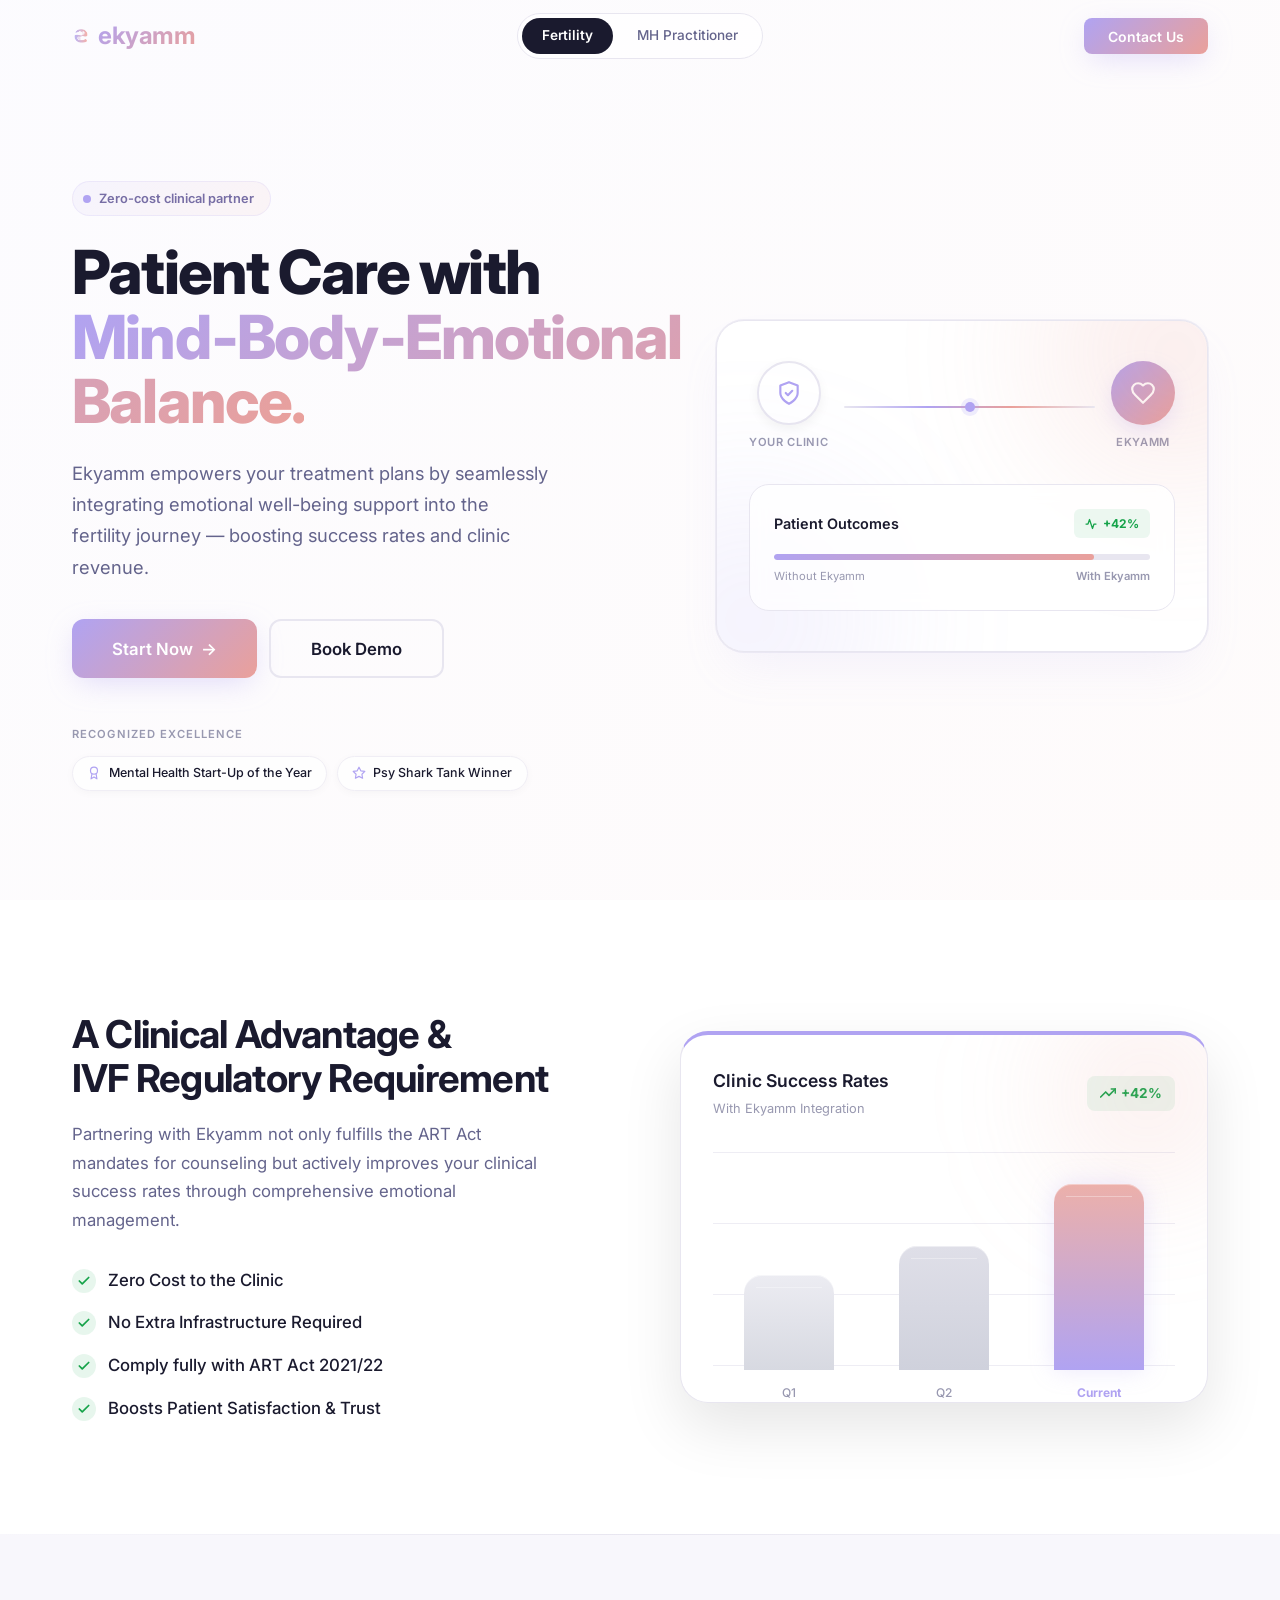
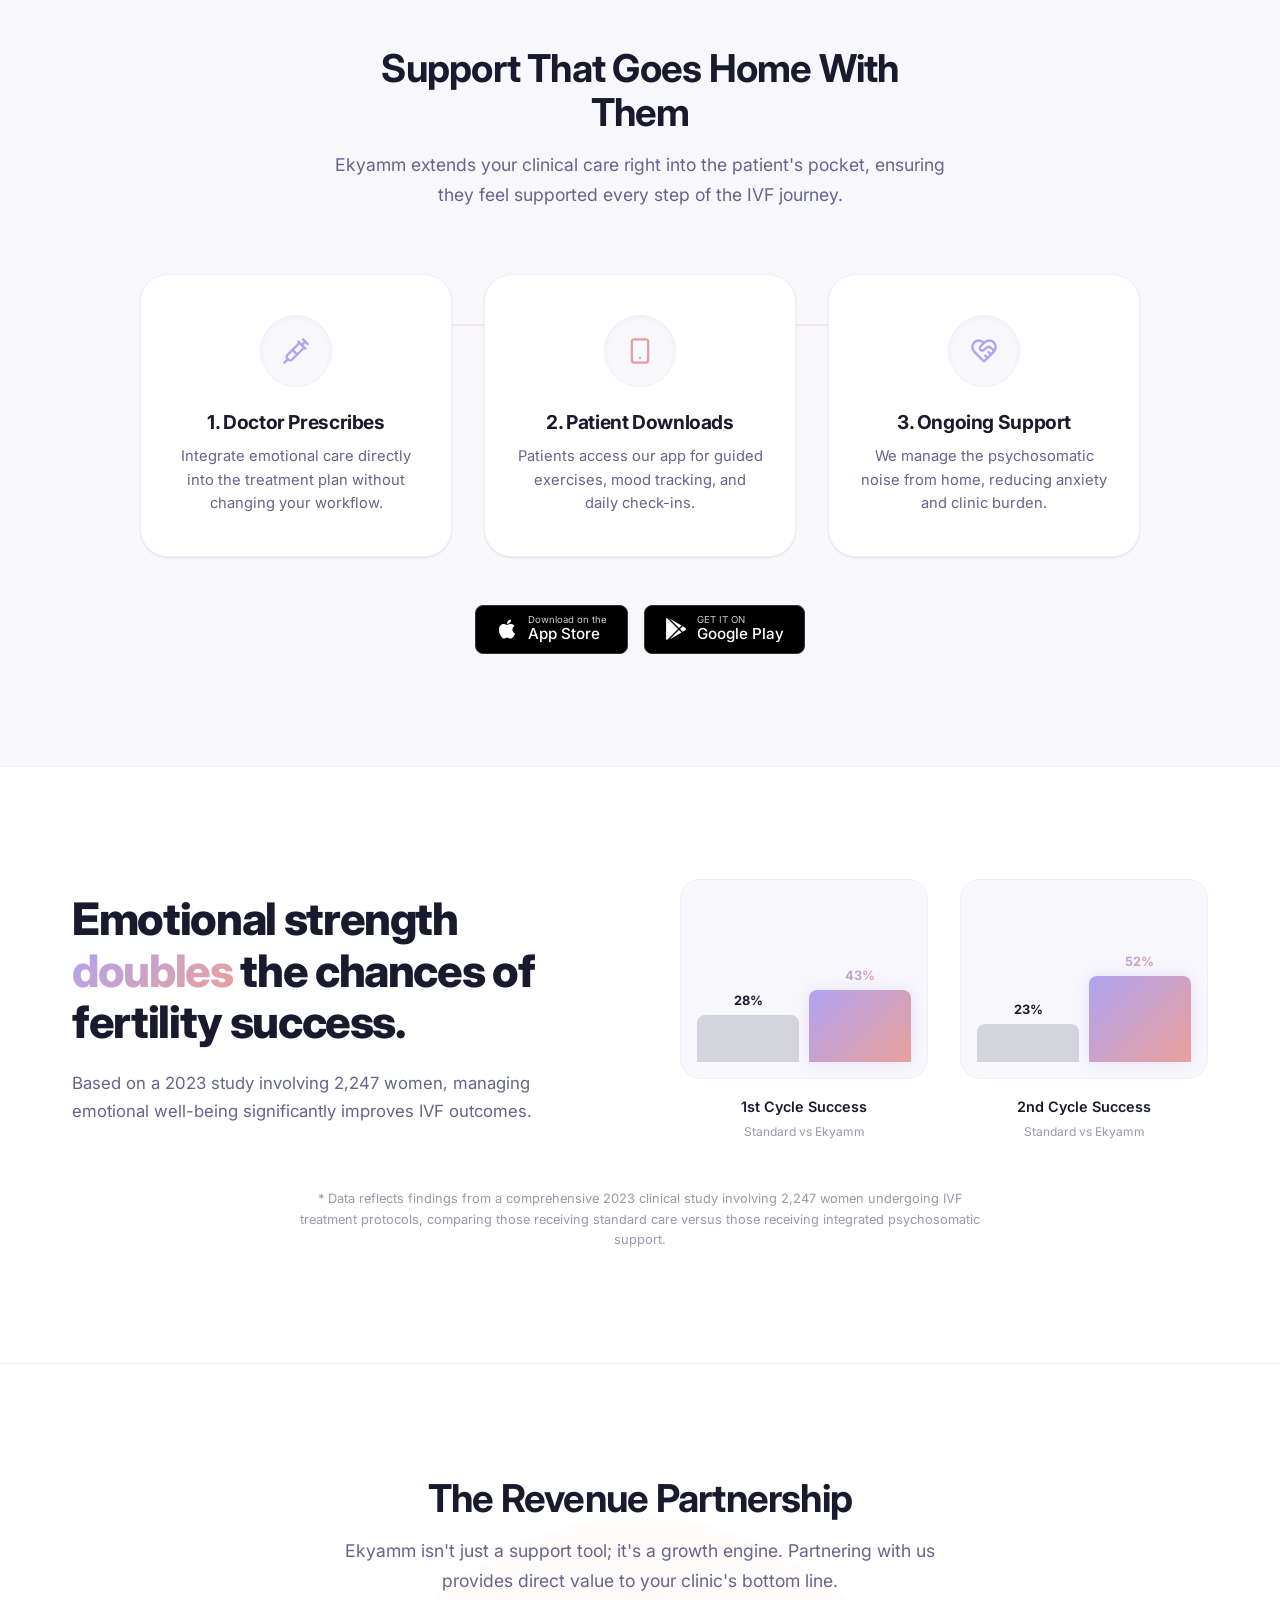
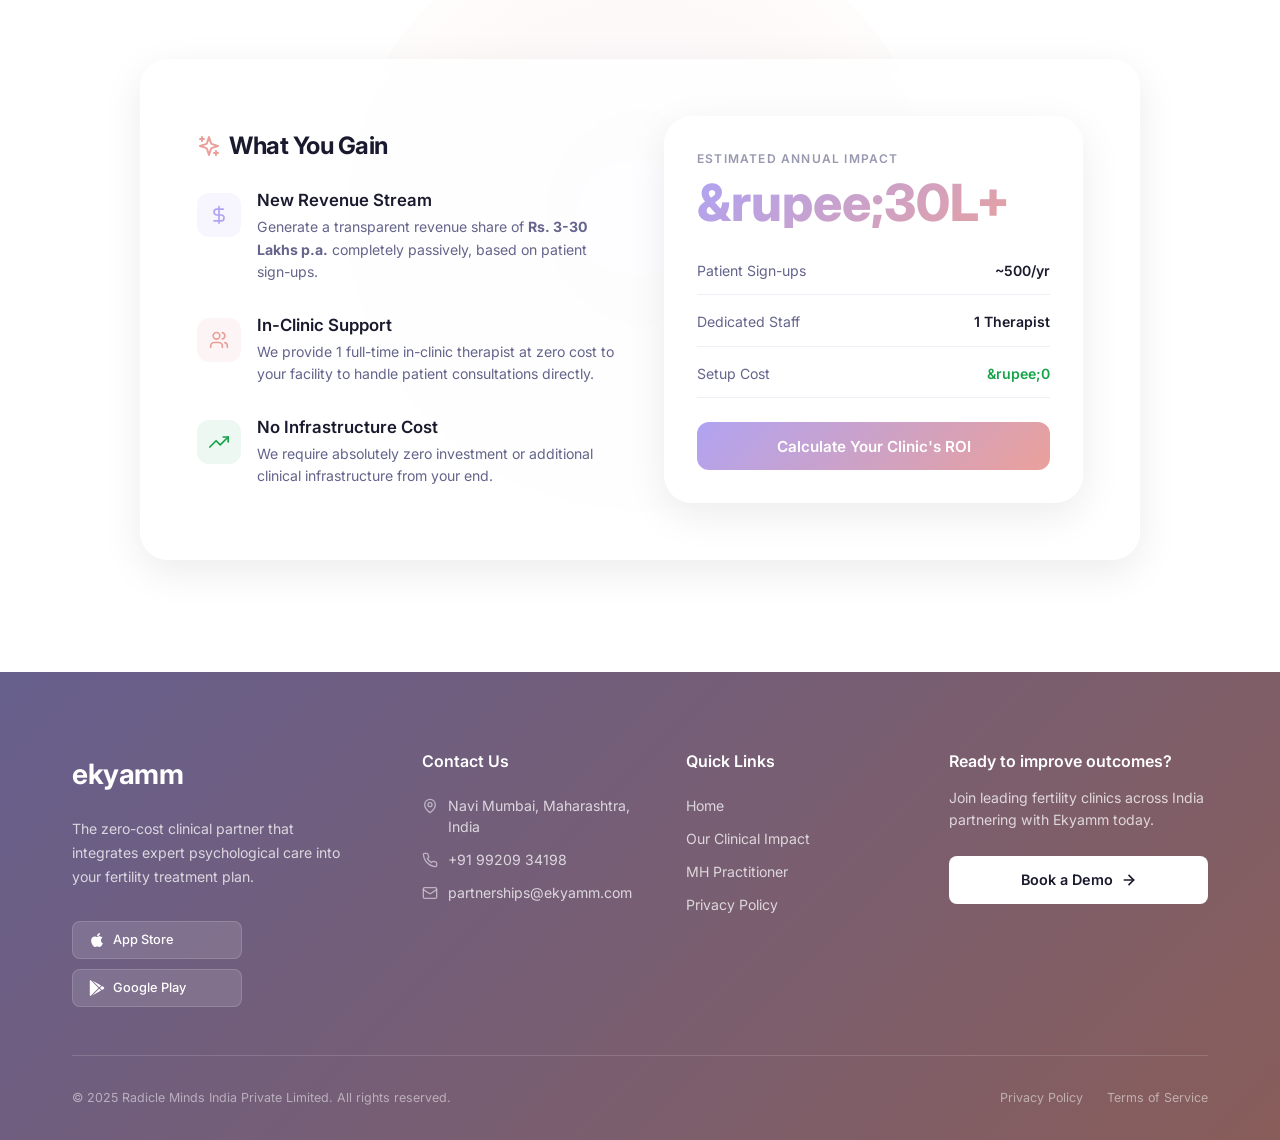
==== index.html @ 385561a1 "first push" ====
<!DOCTYPE html>
<html lang="en">
<head>
  <meta charset="UTF-8">
  <meta name="viewport" content="width=device-width, initial-scale=1.0">
  <title>Ekyamm — Patient Care with Mind-Body-Emotional Balance</title>
  <meta name="description" content="Ekyamm empowers fertility clinics by integrating emotional well-being support into treatment journeys. Zero cost, zero infrastructure, better outcomes.">
  <meta name="theme-color" content="#B0A3F2">
  <link rel="icon" href="assets/logo-icon.png" type="image/png">
  <link rel="stylesheet" href="css/style.css">
</head>
<body>

  <!-- ═══════════════════════════════════════
       NAVIGATION
       ═══════════════════════════════════════ -->
  <nav class="navbar">
    <div class="nav-inner">
      <a href="index.html" class="nav-logo">
        <img src="assets/logo-icon.png" alt="Ekyamm Logo" style="height: 32px; width: auto; border-radius: 6px;">
        <span class="nav-logo-text brand-text">ekyamm</span>
      </a>

      <div class="nav-links">
        <a href="index.html" class="nav-link active">Fertility</a>
        <a href="mh-practitioner.html" class="nav-link">MH Practitioner</a>
      </div>

      <div class="nav-actions">
        <button class="nav-cta" data-open-modal>Contact Us</button>
        <button class="mobile-menu-btn" aria-label="Toggle menu">
          <span></span><span></span><span></span>
        </button>
      </div>
    </div>

    <div class="mobile-nav">
      <a href="index.html" class="active">Fertility</a>
      <a href="mh-practitioner.html">MH Practitioner</a>
      <a href="privacy-policy.html">Privacy Policy</a>
      <button class="nav-cta" data-open-modal>Contact Us</button>
    </div>
  </nav>


  <!-- ═══════════════════════════════════════
       HERO SECTION
       ═══════════════════════════════════════ -->
  <section class="hero" id="home">
    <div class="hero-ambient"></div>

    <div class="container hero-grid">
      <!-- Left: Text Content -->
      <div class="hero-text reveal">
        <div class="hero-badge">
          <span class="hero-badge-dot"></span>
          Zero-cost clinical partner
        </div>

        <h1>Patient Care with <span class="brand-text">Mind‑Body‑Emotional Balance.</span></h1>

        <p class="hero-subtitle">
          Ekyamm empowers your treatment plans by seamlessly integrating emotional well-being support into the fertility journey &mdash; boosting success rates and clinic revenue.
        </p>

        <div class="hero-cta-group">
          <button class="btn btn-primary btn-lg btn-arrow" data-open-modal>Start Now</button>
          <button class="btn btn-outline btn-lg" data-open-modal>Book Demo</button>
        </div>

        <div class="hero-trust">
          <span class="hero-trust-label">Recognized Excellence</span>
          <div class="hero-trust-badges">
            <div class="trust-badge">
              <svg viewBox="0 0 24 24" fill="none" stroke="currentColor" stroke-width="2" stroke-linecap="round" stroke-linejoin="round"><circle cx="12" cy="8" r="6"/><path d="M15.477 12.89 17 22l-5-3-5 3 1.523-9.11"/></svg>
              Mental Health Start-Up of the Year
            </div>
            <div class="trust-badge">
              <svg viewBox="0 0 24 24" fill="none" stroke="currentColor" stroke-width="2" stroke-linecap="round" stroke-linejoin="round"><polygon points="12 2 15.09 8.26 22 9.27 17 14.14 18.18 21.02 12 17.77 5.82 21.02 7 14.14 2 9.27 8.91 8.26 12 2"/></svg>
              Psy Shark Tank Winner
            </div>
          </div>
        </div>
      </div>

      <!-- Right: Visual Card -->
      <div class="hero-visual reveal reveal-delay-2">
        <div class="hero-card">
          <div class="hero-blob hero-blob-pink"></div>
          <div class="hero-blob hero-blob-purple"></div>

          <div class="partnership-row">
            <div class="node">
              <div class="node-icon node-clinic">
                <svg width="26" height="26" viewBox="0 0 24 24" fill="none" stroke="currentColor" stroke-width="2" stroke-linecap="round" stroke-linejoin="round"><path d="M12 22s8-4 8-10V5l-8-3-8 3v7c0 6 8 10 8 10z"/><path d="m9 12 2 2 4-4"/></svg>
              </div>
              <span class="node-label">Your Clinic</span>
            </div>

            <div class="connector">
              <div class="connector-pulse"></div>
            </div>

            <div class="node">
              <div class="node-icon node-ekyamm">
                <svg width="26" height="26" viewBox="0 0 24 24" fill="none" stroke="currentColor" stroke-width="2" stroke-linecap="round" stroke-linejoin="round"><path d="M19 14c1.49-1.46 3-3.21 3-5.5A5.5 5.5 0 0 0 16.5 3c-1.76 0-3 .5-4.5 2-1.5-1.5-2.74-2-4.5-2A5.5 5.5 0 0 0 2 8.5c0 2.3 1.5 4.05 3 5.5l7 7Z"/></svg>
              </div>
              <span class="node-label">Ekyamm</span>
            </div>
          </div>

          <div class="outcome-card">
            <div class="outcome-header">
              <span class="outcome-title">Patient Outcomes</span>
              <span class="outcome-badge">
                <svg width="12" height="12" viewBox="0 0 24 24" fill="none" stroke="currentColor" stroke-width="2.5" stroke-linecap="round" stroke-linejoin="round"><polyline points="22 12 18 12 15 21 9 3 6 12 2 12"/></svg>
                +42%
              </span>
            </div>
            <div class="outcome-bar">
              <div class="outcome-bar-fill"></div>
            </div>
            <div class="outcome-labels">
              <span>Without Ekyamm</span>
              <span style="font-weight:600;">With Ekyamm</span>
            </div>
          </div>
        </div>
      </div>
    </div>
  </section>


  <!-- ═══════════════════════════════════════
       SECTION 2: CLINICAL ADVANTAGE
       ═══════════════════════════════════════ -->
  <section class="advantage-section section-pad" id="advantage">
    <div class="container advantage-grid">
      <div class="advantage-text reveal">
        <h2>A Clinical Advantage &amp; <br>IVF Regulatory Requirement</h2>
        <p>
          Partnering with Ekyamm not only fulfills the ART Act mandates for counseling but actively improves your clinical success rates through comprehensive emotional management.
        </p>
        <ul class="check-list">
          <li class="check-item">
            <span class="check-icon"><svg viewBox="0 0 24 24" fill="none" stroke="currentColor" stroke-width="3" stroke-linecap="round" stroke-linejoin="round"><polyline points="20 6 9 17 4 12"/></svg></span>
            Zero Cost to the Clinic
          </li>
          <li class="check-item">
            <span class="check-icon"><svg viewBox="0 0 24 24" fill="none" stroke="currentColor" stroke-width="3" stroke-linecap="round" stroke-linejoin="round"><polyline points="20 6 9 17 4 12"/></svg></span>
            No Extra Infrastructure Required
          </li>
          <li class="check-item">
            <span class="check-icon"><svg viewBox="0 0 24 24" fill="none" stroke="currentColor" stroke-width="3" stroke-linecap="round" stroke-linejoin="round"><polyline points="20 6 9 17 4 12"/></svg></span>
            Comply fully with ART Act 2021/22
          </li>
          <li class="check-item">
            <span class="check-icon"><svg viewBox="0 0 24 24" fill="none" stroke="currentColor" stroke-width="3" stroke-linecap="round" stroke-linejoin="round"><polyline points="20 6 9 17 4 12"/></svg></span>
            Boosts Patient Satisfaction &amp; Trust
          </li>
        </ul>
      </div>

      <div class="reveal reveal-delay-2">
        <div class="dashboard-card">
          <div class="dashboard-blur"></div>
          <div class="dashboard-header">
            <div>
              <div class="dashboard-title">Clinic Success Rates</div>
              <div class="dashboard-subtitle">With Ekyamm Integration</div>
            </div>
            <div class="dashboard-badge">
              <svg width="16" height="16" viewBox="0 0 24 24" fill="none" stroke="currentColor" stroke-width="2.5" stroke-linecap="round" stroke-linejoin="round"><polyline points="23 6 13.5 15.5 8.5 10.5 1 18"/><polyline points="17 6 23 6 23 12"/></svg>
              +42%
            </div>
          </div>

          <div class="dashboard-graph" aria-label="Illustrative clinic success rate trend">
            <div class="dashboard-grid" aria-hidden="true">
              <span class="dashboard-grid-line"></span>
              <span class="dashboard-grid-line"></span>
              <span class="dashboard-grid-line"></span>
              <span class="dashboard-grid-line"></span>
            </div>

            <div class="chart-bars">
              <div class="chart-bar-wrapper">
                <div class="chart-bar chart-bar-gray"></div>
                <span class="chart-bar-label">Q1</span>
              </div>
              <div class="chart-bar-wrapper">
                <div class="chart-bar chart-bar-gray-2"></div>
                <span class="chart-bar-label">Q2</span>
              </div>
              <div class="chart-bar-wrapper current">
                <div class="chart-bar chart-bar-brand"></div>
                <span class="chart-bar-label">Current</span>
              </div>
            </div>
          </div>
        </div>
      </div>
    </div>
  </section>


  <!-- ═══════════════════════════════════════
       SECTION 3: HOW IT WORKS
       ═══════════════════════════════════════ -->
  <section class="how-it-works section-pad" id="how-it-works">
    <div class="container">
      <div class="section-header reveal">
        <h2>Support That Goes Home With Them</h2>
        <p>Ekyamm extends your clinical care right into the patient's pocket, ensuring they feel supported every step of the IVF journey.</p>
      </div>

      <div class="steps-grid">
        <div class="step-card reveal">
          <div class="step-icon step-icon-purple">
            <svg viewBox="0 0 24 24" fill="none" stroke="currentColor" stroke-width="2" stroke-linecap="round" stroke-linejoin="round"><path d="m18 2 4 4"/><path d="m17 7 3-3"/><path d="M19 9 8.7 19.3c-1 1-2.5 1-3.4 0l-.6-.6c-1-1-1-2.5 0-3.4L15 5"/><path d="m9 11 4 4"/><path d="m5 19-3 3"/><path d="m14 4 6 6"/></svg>
          </div>
          <h3>1. Doctor Prescribes</h3>
          <p>Integrate emotional care directly into the treatment plan without changing your workflow.</p>
        </div>

        <div class="step-card reveal reveal-delay-1">
          <div class="step-icon step-icon-pink">
            <svg viewBox="0 0 24 24" fill="none" stroke="currentColor" stroke-width="2" stroke-linecap="round" stroke-linejoin="round"><rect width="14" height="20" x="5" y="2" rx="2" ry="2"/><path d="M12 18h.01"/></svg>
          </div>
          <h3>2. Patient Downloads</h3>
          <p>Patients access our app for guided exercises, mood tracking, and daily check-ins.</p>
        </div>

        <div class="step-card reveal reveal-delay-2">
          <div class="step-icon step-icon-purple">
            <svg viewBox="0 0 24 24" fill="none" stroke="currentColor" stroke-width="2" stroke-linecap="round" stroke-linejoin="round"><path d="M19 14c1.49-1.46 3-3.21 3-5.5A5.5 5.5 0 0 0 16.5 3c-1.76 0-3 .5-4.5 2-1.5-1.5-2.74-2-4.5-2A5.5 5.5 0 0 0 2 8.5c0 2.3 1.5 4.05 3 5.5l7 7Z"/><path d="M12 5 9.04 7.96a2.17 2.17 0 0 0 0 3.08c.82.82 2.13.85 3 .07l2.07-1.9a2.82 2.82 0 0 1 3.79 0l2.96 2.66"/><path d="m18 15-2-2"/><path d="m15 18-2-2"/></svg>
          </div>
          <h3>3. Ongoing Support</h3>
          <p>We manage the psychosomatic noise from home, reducing anxiety and clinic burden.</p>
        </div>
      </div>

      <div class="app-badges reveal">
        <a href="https://apps.apple.com/in/app/ekyamm-heart-mind-companion/id6450462268" target="_blank" rel="noopener noreferrer" class="app-badge">
          <svg viewBox="0 0 384 512"><path d="M318.7 268.7c-.2-36.7 16.4-64.4 50-84.8-18.8-26.9-47.2-41.7-84.7-44.6-35.5-2.8-74.3 20.7-88.5 20.7-15 0-49.4-19.7-76.4-19.7C63.3 141.2 4 184.8 4 273.5q0 39.3 14.4 81.2c12.8 36.7 59 126.7 107.2 125.2 25.2-.6 43-17.9 75.8-17.9 31.8 0 48.3 17.9 76.4 17.9 48.6-.7 90.4-82.5 102.6-119.3-65.2-30.7-61.7-90-61.7-91.9zm-56.6-164.2c27.3-32.4 24.8-61.9 24-72.5-24.1 1.4-52 16.4-67.9 34.9-17.5 19.8-27.8 44.3-25.6 71.9 26.1 2 49.9-11.4 69.5-34.3z"/></svg>
          <div class="app-badge-text">
            <span class="app-badge-small">Download on the</span>
            <span class="app-badge-big">App Store</span>
          </div>
        </a>
        <a href="https://play.google.com/store/apps/details?id=com.ekyamm.app" target="_blank" rel="noopener noreferrer" class="app-badge">
          <svg viewBox="0 0 512 512"><path d="M325.3 234.3L104.6 13l280.8 161.2-60.1 60.1zM47 0C34 6.8 25.3 19.2 25.3 35.3v441.3c0 16.1 8.7 28.5 21.7 35.3l256.6-256L47 0zm425.2 225.6l-58.9-34.1-65.7 64.5 65.7 64.5 60.1-34.1c18-14.3 18-46.5-1.2-60.8zM104.6 499l280.8-161.2-60.1-60.1L104.6 499z"/></svg>
          <div class="app-badge-text">
            <span class="app-badge-small">GET IT ON</span>
            <span class="app-badge-big">Google Play</span>
          </div>
        </a>
      </div>
    </div>
  </section>


  <!-- ═══════════════════════════════════════
       SECTION 4: CLINICAL IMPACT DATA
       ═══════════════════════════════════════ -->
  <section class="impact-section section-pad" id="impact">
    <div class="container">
      <div class="impact-grid">
        <div class="impact-text reveal">
          <h2>Emotional strength <span class="brand-text">doubles</span> the chances of fertility success.</h2>
          <p>Based on a 2023 study involving 2,247 women, managing emotional well-being significantly improves IVF outcomes.</p>
        </div>

        <div class="impact-charts reveal reveal-delay-2">
          <div class="impact-chart">
            <div class="chart-visual">
              <div class="chart-col chart-col-gray" style="--target-height: 28%;">
                <span>28%</span>
              </div>
              <div class="chart-col chart-col-brand" style="--target-height: 43%;">
                <span>43%</span>
              </div>
            </div>
            <div class="chart-info">
              <div class="chart-info-title">1st Cycle Success</div>
              <div class="chart-info-sub">Standard vs Ekyamm</div>
            </div>
          </div>

          <div class="impact-chart">
            <div class="chart-visual">
              <div class="chart-col chart-col-gray" style="--target-height: 23%;">
                <span>23%</span>
              </div>
              <div class="chart-col chart-col-brand" style="--target-height: 52%;">
                <span>52%</span>
              </div>
            </div>
            <div class="chart-info">
              <div class="chart-info-title">2nd Cycle Success</div>
              <div class="chart-info-sub">Standard vs Ekyamm</div>
            </div>
          </div>
        </div>
      </div>

      <p class="impact-note reveal">
        * Data reflects findings from a comprehensive 2023 clinical study involving 2,247 women undergoing IVF treatment protocols, comparing those receiving standard care versus those receiving integrated psychosomatic support.
      </p>
    </div>
  </section>


  <!-- ═══════════════════════════════════════
       SECTION 5: REVENUE PARTNERSHIP
       ═══════════════════════════════════════ -->
  <section class="revenue-section section-pad" id="revenue">
    <div class="revenue-blur"></div>
    <div class="container">
      <div class="section-header reveal">
        <h2>The Revenue Partnership</h2>
        <p>Ekyamm isn't just a support tool; it's a growth engine. Partnering with us provides direct value to your clinic's bottom line.</p>
      </div>

      <div class="revenue-card reveal">
        <div class="revenue-shimmer"></div>
        <div class="revenue-grid">
          <div class="revenue-gains">
            <h3>
              <svg width="24" height="24" viewBox="0 0 24 24" fill="none" stroke="currentColor" stroke-width="2" stroke-linecap="round" stroke-linejoin="round"><path d="m12 3-1.912 5.813a2 2 0 0 1-1.275 1.275L3 12l5.813 1.912a2 2 0 0 1 1.275 1.275L12 21l1.912-5.813a2 2 0 0 1 1.275-1.275L21 12l-5.813-1.912a2 2 0 0 1-1.275-1.275L12 3Z"/><path d="M5 3v4"/><path d="M19 17v4"/><path d="M3 5h4"/><path d="M17 19h4"/></svg>
              What You Gain
            </h3>

            <div class="gain-list">
              <div class="gain-item">
                <div class="gain-icon gain-icon-purple">
                  <svg viewBox="0 0 24 24" fill="none" stroke="currentColor" stroke-width="2" stroke-linecap="round" stroke-linejoin="round"><line x1="12" x2="12" y1="2" y2="22"/><path d="M17 5H9.5a3.5 3.5 0 0 0 0 7h5a3.5 3.5 0 0 1 0 7H6"/></svg>
                </div>
                <div>
                  <h4>New Revenue Stream</h4>
                  <p>Generate a transparent revenue share of <strong>Rs. 3-30 Lakhs p.a.</strong> completely passively, based on patient sign-ups.</p>
                </div>
              </div>

              <div class="gain-item">
                <div class="gain-icon gain-icon-pink">
                  <svg viewBox="0 0 24 24" fill="none" stroke="currentColor" stroke-width="2" stroke-linecap="round" stroke-linejoin="round"><path d="M16 21v-2a4 4 0 0 0-4-4H6a4 4 0 0 0-4 4v2"/><circle cx="9" cy="7" r="4"/><path d="M22 21v-2a4 4 0 0 0-3-3.87"/><path d="M16 3.13a4 4 0 0 1 0 7.75"/></svg>
                </div>
                <div>
                  <h4>In-Clinic Support</h4>
                  <p>We provide 1 full-time in-clinic therapist at zero cost to your facility to handle patient consultations directly.</p>
                </div>
              </div>

              <div class="gain-item">
                <div class="gain-icon gain-icon-green">
                  <svg viewBox="0 0 24 24" fill="none" stroke="currentColor" stroke-width="2" stroke-linecap="round" stroke-linejoin="round"><polyline points="23 6 13.5 15.5 8.5 10.5 1 18"/><polyline points="17 6 23 6 23 12"/></svg>
                </div>
                <div>
                  <h4>No Infrastructure Cost</h4>
                  <p>We require absolutely zero investment or additional clinical infrastructure from your end.</p>
                </div>
              </div>
            </div>
          </div>

          <div class="roi-card">
            <div class="roi-label">Estimated Annual Impact</div>
            <div class="roi-value">&rupee;30L+</div>
            <div class="roi-stats">
              <div class="roi-stat">
                <span class="roi-stat-label">Patient Sign-ups</span>
                <span class="roi-stat-value">~500/yr</span>
              </div>
              <div class="roi-stat">
                <span class="roi-stat-label">Dedicated Staff</span>
                <span class="roi-stat-value">1 Therapist</span>
              </div>
              <div class="roi-stat">
                <span class="roi-stat-label">Setup Cost</span>
                <span class="roi-stat-value green">&rupee;0</span>
              </div>
            </div>
            <button class="roi-btn" data-open-modal>Calculate Your Clinic's ROI</button>
          </div>
        </div>
      </div>
    </div>
  </section>


  <!-- ═══════════════════════════════════════
       FOOTER
       ═══════════════════════════════════════ -->
  <footer class="footer">
    <div class="footer-bg"></div>
    <div class="footer-overlay"></div>

    <div class="container footer-content">
      <div class="footer-grid">
        <!-- Brand -->
        <div class="footer-brand">
          <div class="footer-logo">
            <span class="footer-logo-text">ekyamm</span>
          </div>
          <p>The zero-cost clinical partner that integrates expert psychological care into your fertility treatment plan.</p>
          <div class="footer-app-badges">
            <a href="https://apps.apple.com/in/app/ekyamm-heart-mind-companion/id6450462268" target="_blank" rel="noopener noreferrer" class="footer-app-badge">
              <svg viewBox="0 0 384 512"><path d="M318.7 268.7c-.2-36.7 16.4-64.4 50-84.8-18.8-26.9-47.2-41.7-84.7-44.6-35.5-2.8-74.3 20.7-88.5 20.7-15 0-49.4-19.7-76.4-19.7C63.3 141.2 4 184.8 4 273.5q0 39.3 14.4 81.2c12.8 36.7 59 126.7 107.2 125.2 25.2-.6 43-17.9 75.8-17.9 31.8 0 48.3 17.9 76.4 17.9 48.6-.7 90.4-82.5 102.6-119.3-65.2-30.7-61.7-90-61.7-91.9zm-56.6-164.2c27.3-32.4 24.8-61.9 24-72.5-24.1 1.4-52 16.4-67.9 34.9-17.5 19.8-27.8 44.3-25.6 71.9 26.1 2 49.9-11.4 69.5-34.3z"/></svg>
              App Store
            </a>
            <a href="https://play.google.com/store/apps/details?id=com.ekyamm.app" target="_blank" rel="noopener noreferrer" class="footer-app-badge">
              <svg viewBox="0 0 512 512"><path d="M325.3 234.3L104.6 13l280.8 161.2-60.1 60.1zM47 0C34 6.8 25.3 19.2 25.3 35.3v441.3c0 16.1 8.7 28.5 21.7 35.3l256.6-256L47 0zm425.2 225.6l-58.9-34.1-65.7 64.5 65.7 64.5 60.1-34.1c18-14.3 18-46.5-1.2-60.8zM104.6 499l280.8-161.2-60.1-60.1L104.6 499z"/></svg>
              Google Play
            </a>
          </div>
        </div>

        <!-- Contact -->
        <div class="footer-col">
          <h4>Contact Us</h4>
          <ul>
            <li>
              <svg viewBox="0 0 24 24" fill="none" stroke="currentColor" stroke-width="2" stroke-linecap="round" stroke-linejoin="round"><path d="M20 10c0 6-8 12-8 12s-8-6-8-12a8 8 0 0 1 16 0Z"/><circle cx="12" cy="10" r="3"/></svg>
              Navi Mumbai, Maharashtra, India
            </li>
            <li>
              <svg viewBox="0 0 24 24" fill="none" stroke="currentColor" stroke-width="2" stroke-linecap="round" stroke-linejoin="round"><path d="M22 16.92v3a2 2 0 0 1-2.18 2 19.79 19.79 0 0 1-8.63-3.07 19.5 19.5 0 0 1-6-6 19.79 19.79 0 0 1-3.07-8.67A2 2 0 0 1 4.11 2h3a2 2 0 0 1 2 1.72c.127.96.361 1.903.7 2.81a2 2 0 0 1-.45 2.11L8.09 9.91a16 16 0 0 0 6 6l1.27-1.27a2 2 0 0 1 2.11-.45c.907.339 1.85.573 2.81.7A2 2 0 0 1 22 16.92Z"/></svg>
              <a href="https://api.whatsapp.com/send/?phone=9920934198&text&type=phone_number&app_absent=0" target="_blank" rel="noopener noreferrer">+91 99209 34198</a>
            </li>
            <li>
              <svg viewBox="0 0 24 24" fill="none" stroke="currentColor" stroke-width="2" stroke-linecap="round" stroke-linejoin="round"><rect width="20" height="16" x="2" y="4" rx="2"/><path d="m22 7-8.97 5.7a1.94 1.94 0 0 1-2.06 0L2 7"/></svg>
              partnerships@ekyamm.com
            </li>
          </ul>
        </div>

        <!-- Quick Links -->
        <div class="footer-col">
          <h4>Quick Links</h4>
          <ul>
            <li><a href="index.html">Home</a></li>
            <li><a href="#impact">Our Clinical Impact</a></li>
            <li><a href="mh-practitioner.html">MH Practitioner</a></li>
            <li><a href="privacy-policy.html">Privacy Policy</a></li>
          </ul>
        </div>

        <!-- Demo CTA -->
        <div class="footer-demo">
          <h4>Ready to improve outcomes?</h4>
          <p>Join leading fertility clinics across India partnering with Ekyamm today.</p>
          <a href="#" class="footer-demo-btn" data-open-modal>
            Book a Demo
            <svg width="16" height="16" viewBox="0 0 24 24" fill="none" stroke="currentColor" stroke-width="2.5" stroke-linecap="round" stroke-linejoin="round"><path d="M5 12h14"/><path d="m12 5 7 7-7 7"/></svg>
          </a>
        </div>
      </div>

      <div class="footer-bottom">
        <p>&copy; 2025 Radicle Minds India Private Limited. All rights reserved.</p>
        <div class="footer-bottom-links">
          <a href="privacy-policy.html">Privacy Policy</a>
          <a href="#">Terms of Service</a>
        </div>
      </div>
    </div>
  </footer>


  <!-- ═══════════════════════════════════════
       CONTACT MODAL
       ═══════════════════════════════════════ -->
  <div class="modal-backdrop"></div>
  <div class="modal">
    <button class="modal-close" aria-label="Close modal">
      <svg viewBox="0 0 24 24" fill="none" stroke="currentColor" stroke-width="2" stroke-linecap="round" stroke-linejoin="round"><path d="M18 6 6 18"/><path d="m6 6 12 12"/></svg>
    </button>

    <div class="modal-form">
      <h2>Get In Touch!</h2>
      <p class="modal-sub">We'll respond within 24 hours.</p>

      <form id="contactForm">
        <div class="form-group">
          <label>Name <span class="required">*</span></label>
          <input type="text" placeholder="Enter your name" required>
        </div>
        <div class="form-group">
          <label>Email <span class="required">*</span></label>
          <input type="email" placeholder="Enter your email" required>
        </div>
        <div class="form-group">
          <label>Mobile <span class="required">*</span></label>
          <input type="tel" placeholder="Enter your mobile" required inputmode="numeric">
        </div>
        <div class="form-group">
          <label>Message <span class="required">*</span></label>
          <textarea placeholder="Enter your message" rows="3" required></textarea>
        </div>
        <button type="submit" class="form-submit">Submit</button>
      </form>

      <div class="modal-footer">
        Reach out directly: <a href="https://api.whatsapp.com/send/?phone=9920934198&text&type=phone_number&app_absent=0" target="_blank" rel="noopener noreferrer">+91 99209 34198</a>
      </div>
    </div>

    <div class="modal-success">
      <div class="success-icon">
        <svg viewBox="0 0 24 24" fill="none" stroke="currentColor" stroke-width="2" stroke-linecap="round" stroke-linejoin="round"><path d="M22 11.08V12a10 10 0 1 1-5.93-9.14"/><polyline points="22 4 12 14.01 9 11.01"/></svg>
      </div>
      <h2>Request Received!</h2>
      <p class="modal-sub">Our partnership team will reach out within 24 hours.</p>
      <button class="btn btn-outline" data-close-modal style="margin-top:1rem;">Done</button>
    </div>
  </div>

  <script src="js/main.js"></script>

  <!-- Inline script for impact chart animations -->
  <script>
    document.addEventListener('DOMContentLoaded', () => {
      const chartObserver = new IntersectionObserver((entries) => {
        entries.forEach(entry => {
          if (entry.isIntersecting) {
            const cols = entry.target.querySelectorAll('.chart-col');
            cols.forEach(col => {
              const h = col.style.getPropertyValue('--target-height');
              if (h) {
                setTimeout(() => { col.style.height = h; }, 200);
              }
            });
            chartObserver.unobserve(entry.target);
          }
        });
      }, { threshold: 0.3 });

      document.querySelectorAll('.chart-visual').forEach(el => chartObserver.observe(el));
    });
  </script>

</body>
</html>
---- css/style.css ----
@import url('https://fonts.googleapis.com/css2?family=Inter:wght@300;400;500;600;700;800&display=swap');

/* ============================================
   CSS CUSTOM PROPERTIES
   ============================================ */
:root {
  --primary: #B0A3F2;
  --primary-deep: #776EA5;
  --secondary: #EAA09A;
  --gradient: linear-gradient(135deg, #B0A3F2 0%, #EAA09A 100%);
  --gradient-subtle: linear-gradient(135deg, rgba(176,163,242,0.08) 0%, rgba(234,160,154,0.08) 100%);
  --gradient-bg: linear-gradient(180deg, #DFDAFB 0%, #F9CCC5 100%);

  --bg: #ffffff;
  --bg-alt: #f8f7fc;
  --bg-dark: #0a0a0a;
  --text: #1a1a2e;
  --text-secondary: #64648c;
  --text-muted: #9898b0;
  --border: #e8e6f0;
  --border-light: #f0eef5;

  --glass-bg: rgba(255, 255, 255, 0.72);
  --glass-border: rgba(255, 255, 255, 0.5);
  --glass-shadow: 0 8px 32px rgba(31, 38, 135, 0.06);

  --shadow-sm: 0 1px 3px rgba(0,0,0,0.04), 0 1px 2px rgba(0,0,0,0.06);
  --shadow-md: 0 4px 16px rgba(0,0,0,0.06);
  --shadow-lg: 0 12px 40px rgba(0,0,0,0.08);
  --shadow-xl: 0 24px 60px rgba(0,0,0,0.10);
  --shadow-brand: 0 8px 30px -6px rgba(176, 163, 242, 0.4);

  --radius-sm: 8px;
  --radius-md: 12px;
  --radius-lg: 20px;
  --radius-xl: 28px;
  --radius-full: 9999px;

  --nav-height: 72px;
  --container: 1200px;

  --ease-out: cubic-bezier(0.16, 1, 0.3, 1);
  --ease-spring: cubic-bezier(0.34, 1.56, 0.64, 1);
}

/* ============================================
   RESET & BASE
   ============================================ */
*, *::before, *::after {
  box-sizing: border-box;
  margin: 0;
  padding: 0;
}

html {
  scroll-behavior: smooth;
  -webkit-font-smoothing: antialiased;
  -moz-osx-font-smoothing: grayscale;
}

body {
  font-family: 'Inter', -apple-system, BlinkMacSystemFont, 'Segoe UI', sans-serif;
  color: var(--text);
  background: var(--bg);
  line-height: 1.6;
  overflow-x: hidden;
}

img {
  max-width: 100%;
  display: block;
}

a {
  color: inherit;
  text-decoration: none;
}

button {
  font-family: inherit;
  cursor: pointer;
  border: none;
  outline: none;
}

ul, ol {
  list-style: none;
}

h1, h2, h3, h4, h5, h6 {
  font-weight: 700;
  line-height: 1.15;
  letter-spacing: -0.02em;
}

/* ============================================
   UTILITIES
   ============================================ */
.container {
  max-width: var(--container);
  margin: 0 auto;
  padding: 0 2rem;
}

.brand-gradient {
  background: var(--gradient);
}

.brand-text {
  background: var(--gradient);
  -webkit-background-clip: text;
  -webkit-text-fill-color: transparent;
  background-clip: text;
}

.glass {
  background: var(--glass-bg);
  backdrop-filter: blur(20px);
  -webkit-backdrop-filter: blur(20px);
  border: 1px solid var(--glass-border);
  box-shadow: var(--glass-shadow);
}

.section-pad {
  padding: 7rem 0;
}

.text-center { text-align: center; }

/* Reveal animation */
.reveal {
  opacity: 0;
  transform: translateY(30px);
  transition: opacity 0.8s var(--ease-out), transform 0.8s var(--ease-out);
}
.reveal.visible {
  opacity: 1;
  transform: translateY(0);
}
.reveal-delay-1 { transition-delay: 0.1s; }
.reveal-delay-2 { transition-delay: 0.2s; }
.reveal-delay-3 { transition-delay: 0.3s; }
.reveal-delay-4 { transition-delay: 0.4s; }

/* ============================================
   NAVIGATION
   ============================================ */
.navbar {
  position: fixed;
  top: 0;
  left: 0;
  right: 0;
  height: var(--nav-height);
  z-index: 1000;
  transition: all 0.35s var(--ease-out);
}

.navbar.scrolled {
  background: rgba(255, 255, 255, 0.88);
  backdrop-filter: blur(20px);
  -webkit-backdrop-filter: blur(20px);
  border-bottom: 1px solid var(--border-light);
  box-shadow: 0 1px 12px rgba(0,0,0,0.04);
}

.nav-inner {
  max-width: var(--container);
  margin: 0 auto;
  padding: 0 2rem;
  height: 100%;
  display: flex;
  align-items: center;
  justify-content: space-between;
}

.nav-logo {
  display: flex;
  align-items: center;
  gap: 0.5rem;
}

.nav-logo img {
  height: 36px;
  width: auto;
}

.nav-logo-text {
  font-size: 1.5rem;
  font-weight: 700;
  letter-spacing: -0.5px;
}

.nav-links {
  display: flex;
  align-items: center;
  gap: 0.25rem;
  background: var(--glass-bg);
  border: 1px solid var(--border);
  border-radius: var(--radius-full);
  padding: 0.25rem;
}

.nav-link {
  font-size: 0.85rem;
  font-weight: 500;
  padding: 0.45rem 1.25rem;
  border-radius: var(--radius-full);
  color: var(--text-secondary);
  transition: all 0.25s ease;
}

.nav-link:hover {
  color: var(--text);
}

.nav-link.active {
  background: var(--text);
  color: var(--bg);
  font-weight: 600;
}

.nav-actions {
  display: flex;
  align-items: center;
  gap: 0.75rem;
}

.nav-cta {
  background: var(--gradient);
  color: #fff;
  font-weight: 600;
  font-size: 0.875rem;
  padding: 0.6rem 1.5rem;
  border-radius: var(--radius-sm);
  box-shadow: var(--shadow-brand);
  transition: all 0.25s var(--ease-out);
}

.nav-cta:hover {
  transform: translateY(-1px);
  box-shadow: 0 12px 35px -6px rgba(176, 163, 242, 0.5);
}

.mobile-menu-btn {
  display: none;
  background: none;
  width: 32px;
  height: 32px;
  position: relative;
  flex-direction: column;
  justify-content: center;
  align-items: center;
  gap: 5px;
}

.mobile-menu-btn span {
  display: block;
  width: 22px;
  height: 2px;
  background: var(--text);
  border-radius: 2px;
  transition: all 0.3s ease;
}

.mobile-menu-btn.open span:nth-child(1) {
  transform: rotate(45deg) translate(5px, 5px);
}
.mobile-menu-btn.open span:nth-child(2) {
  opacity: 0;
}
.mobile-menu-btn.open span:nth-child(3) {
  transform: rotate(-45deg) translate(5px, -5px);
}

.mobile-nav {
  display: none;
  position: fixed;
  top: var(--nav-height);
  left: 0;
  right: 0;
  background: rgba(255,255,255,0.97);
  backdrop-filter: blur(20px);
  -webkit-backdrop-filter: blur(20px);
  border-bottom: 1px solid var(--border);
  padding: 1.5rem 2rem;
  flex-direction: column;
  gap: 0.5rem;
  z-index: 999;
  transform: translateY(-10px);
  opacity: 0;
  transition: all 0.3s var(--ease-out);
}

.mobile-nav.open {
  transform: translateY(0);
  opacity: 1;
}

.mobile-nav a {
  padding: 0.75rem 1rem;
  border-radius: var(--radius-sm);
  font-weight: 500;
  color: var(--text-secondary);
  transition: all 0.2s;
}

.mobile-nav a:hover,
.mobile-nav a.active {
  color: var(--text);
  background: var(--gradient-subtle);
}

.mobile-nav .nav-cta {
  text-align: center;
  margin-top: 0.5rem;
}

/* ============================================
   BUTTONS
   ============================================ */
.btn {
  display: inline-flex;
  align-items: center;
  justify-content: center;
  gap: 0.5rem;
  font-weight: 600;
  font-size: 1rem;
  border-radius: var(--radius-sm);
  padding: 0.85rem 2rem;
  transition: all 0.3s var(--ease-out);
  position: relative;
  overflow: hidden;
}

.btn-primary {
  background: var(--gradient);
  color: #fff;
  box-shadow: var(--shadow-brand);
}

.btn-primary:hover {
  transform: translateY(-2px);
  box-shadow: 0 14px 40px -8px rgba(176, 163, 242, 0.55);
}

.btn-primary:active {
  transform: translateY(0);
}

.btn-outline {
  background: transparent;
  color: var(--text);
  border: 2px solid var(--border);
}

.btn-outline:hover {
  border-color: var(--primary);
  background: rgba(176,163,242,0.04);
}

.btn-white {
  background: #fff;
  color: var(--text);
  box-shadow: var(--shadow-md);
}

.btn-white:hover {
  transform: translateY(-2px);
  box-shadow: var(--shadow-lg);
}

.btn-lg {
  padding: 1.1rem 2.5rem;
  font-size: 1.05rem;
  border-radius: var(--radius-md);
}

.btn-arrow::after {
  content: '\2192';
  transition: transform 0.3s var(--ease-out);
}

.btn-arrow:hover::after {
  transform: translateX(4px);
}

/* ============================================
   HERO SECTION
   ============================================ */
.hero {
  position: relative;
  min-height: 100vh;
  display: flex;
  align-items: center;
  padding-top: var(--nav-height);
  overflow: hidden;
}

.hero-ambient {
  position: absolute;
  inset: 0;
  background: var(--gradient);
  opacity: 0.04;
  animation: breathe 8s ease-in-out infinite alternate;
}

@keyframes breathe {
  0% { opacity: 0.03; }
  100% { opacity: 0.07; }
}

.hero-grid {
  display: grid;
  grid-template-columns: 1fr 1fr;
  gap: 4rem;
  align-items: center;
  position: relative;
  z-index: 2;
}

.hero-text {
  max-width: 580px;
}

.hero-badge {
  display: inline-flex;
  align-items: center;
  gap: 0.5rem;
  padding: 0.4rem 1rem 0.4rem 0.6rem;
  border-radius: var(--radius-full);
  background: var(--gradient-subtle);
  border: 1px solid rgba(176,163,242,0.15);
  font-size: 0.8rem;
  font-weight: 600;
  color: var(--primary-deep);
  margin-bottom: 1.5rem;
}

.hero-badge-dot {
  width: 8px;
  height: 8px;
  border-radius: 50%;
  background: var(--primary);
  animation: pulse-dot 2s ease-in-out infinite;
}

@keyframes pulse-dot {
  0%, 100% { box-shadow: 0 0 0 0 rgba(176,163,242,0.4); }
  50% { box-shadow: 0 0 0 6px rgba(176,163,242,0); }
}

.hero h1 {
  font-size: clamp(2.5rem, 5vw, 3.8rem);
  font-weight: 800;
  line-height: 1.06;
  letter-spacing: -0.03em;
  margin-bottom: 1.5rem;
}

.hero-subtitle {
  font-size: 1.15rem;
  color: var(--text-secondary);
  line-height: 1.7;
  margin-bottom: 2.25rem;
  max-width: 480px;
}

.hero-cta-group {
  display: flex;
  gap: 0.75rem;
  margin-bottom: 3rem;
}

.hero-trust {
  display: flex;
  flex-direction: column;
  gap: 0.75rem;
}

.hero-trust-label {
  font-size: 0.7rem;
  text-transform: uppercase;
  letter-spacing: 0.1em;
  color: var(--text-muted);
  font-weight: 600;
}

.hero-trust-badges {
  display: flex;
  gap: 0.6rem;
  flex-wrap: wrap;
}

.trust-badge {
  display: flex;
  align-items: center;
  gap: 0.45rem;
  font-size: 0.78rem;
  font-weight: 500;
  color: var(--text);
  background: var(--glass-bg);
  padding: 0.4rem 0.9rem;
  border-radius: var(--radius-full);
  border: 1px solid var(--border-light);
  box-shadow: 0 2px 8px rgba(0,0,0,0.03);
}

.trust-badge svg {
  width: 14px;
  height: 14px;
  color: var(--primary);
}

/* Hero Visual Card */
.hero-visual {
  position: relative;
  display: flex;
  align-items: center;
  justify-content: center;
}

.hero-card {
  position: relative;
  width: 100%;
  max-width: 500px;
  border-radius: var(--radius-xl);
  border: 1px solid var(--border);
  background: var(--bg);
  overflow: hidden;
  box-shadow: 0 24px 48px -12px rgba(176,163,242,0.12), 0 0 0 1px var(--border-light);
  padding: 2.5rem 2rem;
}

.hero-blob {
  position: absolute;
  border-radius: 50%;
  filter: blur(80px);
  pointer-events: none;
}

.hero-blob-pink {
  top: -30%;
  right: -20%;
  width: 260px;
  height: 260px;
  background: var(--secondary);
  opacity: 0.2;
}

.hero-blob-purple {
  bottom: -30%;
  left: -20%;
  width: 260px;
  height: 260px;
  background: var(--primary);
  opacity: 0.15;
}

.partnership-row {
  display: flex;
  align-items: center;
  gap: 1rem;
  margin-bottom: 2rem;
}

.node {
  display: flex;
  flex-direction: column;
  align-items: center;
  gap: 0.6rem;
  flex-shrink: 0;
}

.node-icon {
  width: 64px;
  height: 64px;
  border-radius: 50%;
  display: flex;
  align-items: center;
  justify-content: center;
}

.node-clinic {
  border: 2px solid var(--border);
  background: var(--bg);
  color: var(--primary);
  box-shadow: 0 4px 12px rgba(0,0,0,0.05);
}

.node-ekyamm {
  background: var(--gradient);
  color: #fff;
  box-shadow: 0 8px 24px -6px rgba(176,163,242,0.4);
}

.node-label {
  font-size: 0.7rem;
  font-weight: 600;
  text-transform: uppercase;
  letter-spacing: 0.06em;
  color: var(--text-muted);
}

.connector {
  flex: 1;
  height: 2px;
  background: linear-gradient(90deg, var(--border), var(--primary), var(--secondary), var(--border));
  border-radius: var(--radius-full);
  position: relative;
  min-width: 60px;
}

.connector-pulse {
  position: absolute;
  top: 50%;
  left: 50%;
  transform: translate(-50%, -50%);
  width: 10px;
  height: 10px;
  border-radius: 50%;
  background: var(--primary);
  box-shadow: 0 0 0 4px rgba(176,163,242,0.2);
  animation: pulse-ring 2s ease-in-out infinite;
}

@keyframes pulse-ring {
  0%, 100% { box-shadow: 0 0 0 3px rgba(176,163,242,0.2); }
  50% { box-shadow: 0 0 0 10px rgba(176,163,242,0); }
}

.outcome-card {
  width: 100%;
  padding: 1.5rem;
  border-radius: var(--radius-lg);
  border: 1px solid var(--border);
  background: var(--glass-bg);
  backdrop-filter: blur(8px);
  position: relative;
  z-index: 2;
}

.outcome-header {
  display: flex;
  justify-content: space-between;
  align-items: center;
  margin-bottom: 1rem;
}

.outcome-title {
  font-size: 0.9rem;
  font-weight: 600;
}

.outcome-badge {
  display: flex;
  align-items: center;
  gap: 0.35rem;
  font-size: 0.75rem;
  font-weight: 700;
  color: #16a34a;
  background: rgba(22, 163, 74, 0.08);
  padding: 0.3rem 0.7rem;
  border-radius: 6px;
}

.outcome-bar {
  width: 100%;
  height: 6px;
  background: var(--border);
  border-radius: var(--radius-full);
  overflow: hidden;
  margin-bottom: 0.5rem;
}

.outcome-bar-fill {
  width: 0;
  height: 100%;
  background: var(--gradient);
  border-radius: var(--radius-full);
  transition: width 1.5s var(--ease-out);
}

.outcome-bar-fill.animated {
  width: 85%;
}

.outcome-labels {
  display: flex;
  justify-content: space-between;
  font-size: 0.7rem;
  color: var(--text-muted);
}

/* ============================================
   SECTION 2: CLINICAL ADVANTAGE
   ============================================ */
.advantage-section {
  background: var(--bg);
  position: relative;
  overflow: hidden;
}

.advantage-grid {
  display: grid;
  grid-template-columns: 1fr 1fr;
  gap: 5rem;
  align-items: center;
}

.advantage-text h2 {
  font-size: clamp(1.8rem, 3vw, 2.6rem);
  margin-bottom: 1.25rem;
}

.advantage-text p {
  font-size: 1.05rem;
  color: var(--text-secondary);
  line-height: 1.7;
  margin-bottom: 2rem;
  max-width: 480px;
}

.check-list {
  display: flex;
  flex-direction: column;
  gap: 1rem;
}

.check-item {
  display: flex;
  align-items: flex-start;
  gap: 0.75rem;
  font-size: 1.05rem;
  font-weight: 500;
}

.check-icon {
  width: 24px;
  height: 24px;
  border-radius: 50%;
  background: rgba(22, 163, 74, 0.1);
  color: #16a34a;
  display: flex;
  align-items: center;
  justify-content: center;
  flex-shrink: 0;
  margin-top: 2px;
}

.check-icon svg {
  width: 14px;
  height: 14px;
}

/* Dashboard Card */
.dashboard-card {
  background: var(--bg);
  border-radius: var(--radius-xl);
  border: 1px solid var(--border);
  padding: 2rem 2rem 0;
  box-shadow: var(--shadow-xl);
  position: relative;
  overflow: hidden;
  border-top: 4px solid var(--primary);
}

.dashboard-header {
  display: flex;
  justify-content: space-between;
  align-items: center;
  margin-bottom: 2rem;
}

.dashboard-title {
  font-size: 1.1rem;
  font-weight: 600;
}

.dashboard-subtitle {
  font-size: 0.8rem;
  color: var(--text-muted);
  margin-top: 0.25rem;
}

.dashboard-badge {
  display: flex;
  align-items: center;
  gap: 0.35rem;
  background: rgba(22, 163, 74, 0.08);
  color: #16a34a;
  padding: 0.4rem 0.8rem;
  border-radius: var(--radius-sm);
  font-weight: 700;
  font-size: 0.85rem;
}

.dashboard-graph {
  position: relative;
  height: 250px;
  margin-top: 1rem;
}

.dashboard-grid {
  position: absolute;
  inset: 0 0 2.25rem;
  display: flex;
  flex-direction: column;
  justify-content: space-between;
  pointer-events: none;
}

.dashboard-grid-line {
  display: block;
  width: 100%;
  border-top: 1px solid rgba(119, 110, 165, 0.12);
}

.chart-bars {
  position: relative;
  z-index: 1;
  height: 100%;
  display: flex;
  align-items: flex-end;
  justify-content: space-between;
  gap: 1.25rem;
  padding: 0.75rem 0.5rem 0;
}

.chart-bar-wrapper {
  display: flex;
  flex-direction: column;
  align-items: center;
  justify-content: flex-end;
  height: 100%;
  gap: 0.8rem;
  flex: 1;
}

.chart-bar {
  width: 100%;
  max-width: 90px;
  min-height: 1px;
  border-radius: 18px 18px 0 0;
  transition: height 1.2s var(--ease-out);
  position: relative;
  overflow: hidden;
}

.chart-bar::after {
  content: "";
  position: absolute;
  top: 12px;
  left: 50%;
  width: calc(100% - 24px);
  height: 1px;
  transform: translateX(-50%);
  background: rgba(255,255,255,0.32);
}

.chart-bar-gray {
  background: linear-gradient(180deg, #ececf2 0%, #d7d9e1 100%);
  height: 0;
  box-shadow: inset 0 1px 0 rgba(255,255,255,0.55);
}

.chart-bar-gray.animated { height: 40%; }

.chart-bar-gray-2 {
  background: linear-gradient(180deg, #dfdfe8 0%, #cfd1dc 100%);
  height: 0;
  box-shadow: inset 0 1px 0 rgba(255,255,255,0.45);
}

.chart-bar-gray-2.animated { height: 52%; }

.chart-bar-brand {
  background: linear-gradient(180deg, #ecb0aa 0%, #b0a3f2 100%);
  height: 0;
  box-shadow:
    0 0 24px rgba(176,163,242,0.26),
    inset 0 1px 0 rgba(255,255,255,0.38);
}

.chart-bar-brand.animated { height: 78%; }

.chart-bar-label {
  font-size: 0.75rem;
  color: var(--text-muted);
  font-weight: 500;
  text-align: center;
}

.chart-bar-wrapper.current .chart-bar-label {
  color: var(--primary);
  font-weight: 700;
}

.dashboard-footer {
  display: flex;
  justify-content: space-between;
  font-size: 0.8rem;
  color: var(--text-muted);
  font-weight: 500;
  padding: 1rem 0;
  border-top: 1px solid var(--border-light);
}

.dashboard-blur {
  position: absolute;
  top: -40px;
  right: -40px;
  width: 200px;
  height: 200px;
  background: rgba(234,160,154,0.15);
  filter: blur(60px);
  border-radius: 50%;
  pointer-events: none;
}

/* ============================================
   SECTION 3: HOW IT WORKS
   ============================================ */
.how-it-works {
  background: var(--bg-alt);
  position: relative;
  overflow: hidden;
}

.how-it-works::before {
  content: '';
  position: absolute;
  top: 0;
  left: 0;
  right: 0;
  height: 1px;
  background: linear-gradient(90deg, transparent, var(--border), transparent);
}

.section-header {
  text-align: center;
  max-width: 620px;
  margin: 0 auto 4rem;
}

.section-header h2 {
  font-size: clamp(1.8rem, 3vw, 2.6rem);
  margin-bottom: 1rem;
}

.section-header p {
  font-size: 1.1rem;
  color: var(--text-secondary);
  line-height: 1.7;
}

.steps-grid {
  display: grid;
  grid-template-columns: repeat(3, 1fr);
  gap: 2rem;
  max-width: 1000px;
  margin: 0 auto 3rem;
  position: relative;
}

/* Connector line across steps */
.steps-grid::before {
  content: '';
  position: absolute;
  top: 50px;
  left: 16%;
  right: 16%;
  height: 2px;
  background: linear-gradient(90deg, rgba(176,163,242,0.2), rgba(234,160,154,0.2), rgba(176,163,242,0.2));
  z-index: 0;
}

.step-card {
  background: var(--bg);
  border-radius: var(--radius-xl);
  border: 1px solid var(--border-light);
  padding: 2.5rem 2rem;
  text-align: center;
  position: relative;
  z-index: 1;
  transition: all 0.35s var(--ease-out);
  box-shadow: var(--shadow-sm);
}

.step-card:hover {
  box-shadow: var(--shadow-lg);
  transform: translateY(-4px);
}

.step-icon {
  width: 72px;
  height: 72px;
  border-radius: 50%;
  background: var(--bg-alt);
  border: 1px solid var(--border-light);
  display: flex;
  align-items: center;
  justify-content: center;
  margin: 0 auto 1.5rem;
  transition: all 0.35s var(--ease-out);
  box-shadow: inset 0 2px 4px rgba(0,0,0,0.03);
}

.step-card:hover .step-icon {
  transform: scale(1.08);
}

.step-icon svg {
  width: 28px;
  height: 28px;
}

.step-icon-purple svg { color: var(--primary); }
.step-icon-pink svg { color: var(--secondary); }

.step-card h3 {
  font-size: 1.2rem;
  margin-bottom: 0.75rem;
}

.step-card p {
  font-size: 0.92rem;
  color: var(--text-secondary);
  line-height: 1.6;
}

.step-arrow {
  display: none;
}

/* App Store Badges */
.app-badges {
  display: flex;
  justify-content: center;
  gap: 1rem;
  flex-wrap: wrap;
}

.app-badge {
  display: flex;
  align-items: center;
  gap: 0.6rem;
  background: #000;
  color: #fff;
  padding: 0.6rem 1.25rem;
  border-radius: var(--radius-sm);
  border: 1px solid #333;
  transition: all 0.25s var(--ease-out);
  min-width: 150px;
}

.app-badge:hover {
  transform: scale(1.03);
  border-color: #555;
}

.app-badge svg {
  width: 22px;
  height: 22px;
  fill: #fff;
  flex-shrink: 0;
}

.app-badge-text {
  display: flex;
  flex-direction: column;
}

.app-badge-small {
  font-size: 0.6rem;
  line-height: 1;
  opacity: 0.8;
}

.app-badge-big {
  font-size: 0.95rem;
  font-weight: 500;
  line-height: 1.2;
}

/* ============================================
   SECTION 4: CLINICAL IMPACT DATA
   ============================================ */
.impact-section {
  background: var(--bg);
  border-top: 1px solid var(--border-light);
  border-bottom: 1px solid var(--border-light);
}

.impact-grid {
  display: grid;
  grid-template-columns: 1fr 1fr;
  gap: 5rem;
  align-items: center;
}

.impact-text h2 {
  font-size: clamp(2rem, 3.5vw, 3rem);
  font-weight: 800;
  line-height: 1.15;
  margin-bottom: 1.25rem;
  letter-spacing: -0.03em;
}

.impact-text p {
  font-size: 1.05rem;
  color: var(--text-secondary);
  line-height: 1.7;
}

.impact-charts {
  display: flex;
  gap: 2rem;
  justify-content: center;
}

.impact-chart {
  display: flex;
  flex-direction: column;
  align-items: center;
  flex: 1;
}

.chart-visual {
  height: 200px;
  display: flex;
  align-items: flex-end;
  gap: 0.6rem;
  padding: 1rem;
  background: var(--bg-alt);
  border-radius: var(--radius-lg);
  border: 1px solid var(--border-light);
  margin-bottom: 1rem;
  width: 100%;
}

.chart-col {
  flex: 1;
  border-radius: var(--radius-sm) var(--radius-sm) 0 0;
  position: relative;
  display: flex;
  justify-content: center;
  transition: height 1s var(--ease-out);
  min-width: 40px;
}

.chart-col-gray {
  background: #d4d4dc;
  height: 0;
}

.chart-col-brand {
  background: var(--gradient);
  box-shadow: 0 0 15px rgba(176,163,242,0.25);
  height: 0;
}

.chart-col span {
  position: absolute;
  top: -1.5rem;
  font-size: 0.8rem;
  font-weight: 700;
  white-space: nowrap;
}

.chart-col-brand span {
  background: var(--gradient);
  -webkit-background-clip: text;
  -webkit-text-fill-color: transparent;
  background-clip: text;
}

.chart-info {
  text-align: center;
}

.chart-info-title {
  font-weight: 600;
  font-size: 0.9rem;
  white-space: nowrap;
}

.chart-info-sub {
  font-size: 0.75rem;
  color: var(--text-muted);
  margin-top: 0.25rem;
}

.impact-note {
  text-align: center;
  margin-top: 3rem;
  font-size: 0.8rem;
  color: var(--text-muted);
  max-width: 700px;
  margin-left: auto;
  margin-right: auto;
  line-height: 1.6;
}

/* ============================================
   SECTION 5: REVENUE PARTNERSHIP
   ============================================ */
.revenue-section {
  background: var(--bg);
  position: relative;
  overflow: hidden;
}

.revenue-blur {
  position: absolute;
  top: 50%;
  left: 50%;
  transform: translate(-50%, -50%);
  width: 600px;
  height: 600px;
  background: radial-gradient(circle, rgba(176,163,242,0.08), rgba(234,160,154,0.06), transparent);
  border-radius: 50%;
  pointer-events: none;
}

.revenue-card {
  max-width: 1000px;
  margin: 0 auto;
  background: var(--glass-bg);
  backdrop-filter: blur(16px);
  -webkit-backdrop-filter: blur(16px);
  border: 1px solid var(--glass-border);
  border-radius: var(--radius-xl);
  padding: 3.5rem;
  box-shadow: var(--shadow-lg);
  position: relative;
  overflow: hidden;
}

.revenue-shimmer {
  position: absolute;
  top: 0;
  left: -100%;
  width: 50%;
  height: 100%;
  background: linear-gradient(90deg, transparent, rgba(255,255,255,0.2), transparent);
  transform: skewX(-20deg);
  animation: shimmer 4s infinite;
}

@keyframes shimmer {
  0% { left: -100%; }
  100% { left: 200%; }
}

.revenue-grid {
  display: grid;
  grid-template-columns: 1fr 1fr;
  gap: 3rem;
  align-items: center;
}

.revenue-gains h3 {
  font-size: 1.5rem;
  margin-bottom: 2rem;
  display: flex;
  align-items: center;
  gap: 0.5rem;
}

.revenue-gains h3 svg {
  color: var(--secondary);
}

.gain-list {
  display: flex;
  flex-direction: column;
  gap: 2rem;
}

.gain-item {
  display: flex;
  gap: 1rem;
}

.gain-icon {
  width: 44px;
  height: 44px;
  border-radius: var(--radius-md);
  display: flex;
  align-items: center;
  justify-content: center;
  flex-shrink: 0;
  margin-top: 2px;
}

.gain-icon-purple {
  background: rgba(176,163,242,0.1);
  color: var(--primary);
}

.gain-icon-pink {
  background: rgba(234,160,154,0.1);
  color: var(--secondary);
}

.gain-icon-green {
  background: rgba(22,163,74,0.08);
  color: #16a34a;
}

.gain-icon svg {
  width: 20px;
  height: 20px;
}

.gain-item h4 {
  font-size: 1.05rem;
  font-weight: 600;
  margin-bottom: 0.35rem;
  letter-spacing: 0;
}

.gain-item p {
  font-size: 0.88rem;
  color: var(--text-secondary);
  line-height: 1.6;
}

/* ROI Card */
.roi-card {
  background: rgba(255,255,255,0.6);
  backdrop-filter: blur(12px);
  border-radius: var(--radius-xl);
  padding: 2rem;
  border: 1px solid rgba(255,255,255,0.3);
  box-shadow: var(--shadow-lg);
}

.roi-label {
  font-size: 0.75rem;
  font-weight: 600;
  text-transform: uppercase;
  letter-spacing: 0.1em;
  color: var(--text-muted);
  margin-bottom: 0.5rem;
}

.roi-value {
  font-size: clamp(2.5rem, 4vw, 3.5rem);
  font-weight: 800;
  background: var(--gradient);
  -webkit-background-clip: text;
  -webkit-text-fill-color: transparent;
  background-clip: text;
  margin-bottom: 2rem;
  line-height: 1;
}

.roi-stats {
  display: flex;
  flex-direction: column;
  gap: 1rem;
}

.roi-stat {
  display: flex;
  justify-content: space-between;
  align-items: center;
  font-size: 0.88rem;
  padding-bottom: 0.75rem;
  border-bottom: 1px solid var(--border-light);
}

.roi-stat-label {
  color: var(--text-secondary);
}

.roi-stat-value {
  font-weight: 600;
}

.roi-stat-value.green {
  color: #16a34a;
}

.roi-btn {
  width: 100%;
  margin-top: 1.5rem;
  background: var(--gradient);
  color: #fff;
  font-weight: 600;
  padding: 0.9rem;
  border-radius: var(--radius-md);
  font-size: 0.95rem;
  transition: all 0.25s var(--ease-out);
}

.roi-btn:hover {
  opacity: 0.92;
  transform: translateY(-1px);
}

/* ============================================
   FOOTER
   ============================================ */
.footer {
  position: relative;
  padding: 5rem 0 2rem;
  overflow: hidden;
  color: #fff;
}

.footer-bg {
  position: absolute;
  inset: 0;
  background: var(--gradient);
  z-index: 0;
}

.footer-overlay {
  position: absolute;
  inset: 0;
  background: rgba(0,0,0,0.42);
  z-index: 1;
}

.footer-content {
  position: relative;
  z-index: 2;
}

.footer-grid {
  display: grid;
  grid-template-columns: 1.4fr 1fr 1fr 1.2fr;
  gap: 3rem;
  margin-bottom: 3rem;
}

.footer-brand p {
  color: rgba(255,255,255,0.75);
  font-size: 0.88rem;
  margin-bottom: 2rem;
  max-width: 280px;
  line-height: 1.7;
}

.footer-logo {
  display: flex;
  align-items: center;
  gap: 0.5rem;
  margin-bottom: 1.25rem;
}

.footer-logo-text {
  font-size: 1.75rem;
  font-weight: 700;
  letter-spacing: -0.5px;
}

.footer-app-badges {
  display: flex;
  flex-direction: column;
  gap: 0.6rem;
}

.footer-app-badge {
  display: flex;
  align-items: center;
  gap: 0.5rem;
  background: rgba(255,255,255,0.12);
  border: 1px solid rgba(255,255,255,0.15);
  color: #fff;
  padding: 0.5rem 1rem;
  border-radius: var(--radius-sm);
  font-size: 0.8rem;
  font-weight: 500;
  transition: all 0.25s;
  max-width: 170px;
}

.footer-app-badge:hover {
  background: rgba(255,255,255,0.2);
}

.footer-app-badge svg {
  width: 16px;
  height: 16px;
  fill: #fff;
  flex-shrink: 0;
}

.footer-col h4 {
  font-size: 1rem;
  font-weight: 600;
  margin-bottom: 1.5rem;
  letter-spacing: 0;
}

.footer-col ul {
  display: flex;
  flex-direction: column;
  gap: 0.75rem;
}

.footer-col li {
  display: flex;
  align-items: flex-start;
  gap: 0.6rem;
  font-size: 0.88rem;
  color: rgba(255,255,255,0.75);
  line-height: 1.5;
}

.footer-col li svg {
  width: 16px;
  height: 16px;
  margin-top: 3px;
  flex-shrink: 0;
  opacity: 0.7;
}

.footer-col a {
  color: rgba(255,255,255,0.75);
  transition: color 0.2s;
}

.footer-col a:hover {
  color: #fff;
}

.footer-demo h4 {
  font-size: 1rem;
  font-weight: 600;
  margin-bottom: 1rem;
  letter-spacing: 0;
}

.footer-demo p {
  font-size: 0.88rem;
  color: rgba(255,255,255,0.75);
  margin-bottom: 1.5rem;
  line-height: 1.6;
}

.footer-demo-btn {
  display: flex;
  align-items: center;
  justify-content: center;
  gap: 0.5rem;
  width: 100%;
  background: #fff;
  color: var(--text);
  font-weight: 600;
  padding: 0.8rem 1.5rem;
  border-radius: var(--radius-sm);
  font-size: 0.9rem;
  transition: all 0.25s var(--ease-out);
}

.footer-demo-btn:hover {
  background: #f0f0f0;
  transform: translateY(-1px);
}

.footer-bottom {
  padding-top: 2rem;
  border-top: 1px solid rgba(255,255,255,0.15);
  display: flex;
  justify-content: space-between;
  align-items: center;
  flex-wrap: wrap;
  gap: 1rem;
  font-size: 0.78rem;
  color: rgba(255,255,255,0.5);
}

.footer-bottom-links {
  display: flex;
  gap: 1.5rem;
}

.footer-bottom-links a {
  color: rgba(255,255,255,0.5);
}

.footer-bottom-links a:hover {
  color: #fff;
}

/* ============================================
   CONTACT MODAL
   ============================================ */
.modal-backdrop {
  position: fixed;
  inset: 0;
  background: rgba(0, 0, 0, 0.45);
  backdrop-filter: blur(8px);
  -webkit-backdrop-filter: blur(8px);
  z-index: 2000;
  opacity: 0;
  pointer-events: none;
  transition: opacity 0.3s ease;
}

.modal-backdrop.active {
  opacity: 1;
  pointer-events: all;
}

.modal {
  position: fixed;
  top: 50%;
  left: 50%;
  transform: translate(-50%, -50%) scale(0.95);
  width: 90%;
  max-width: 480px;
  background: var(--bg);
  border-radius: var(--radius-xl);
  padding: 2.5rem;
  z-index: 2001;
  box-shadow: var(--shadow-xl);
  opacity: 0;
  pointer-events: none;
  transition: all 0.35s var(--ease-out);
}

.modal.active {
  transform: translate(-50%, -50%) scale(1);
  opacity: 1;
  pointer-events: all;
}

.modal-close {
  position: absolute;
  top: 1.25rem;
  right: 1.25rem;
  background: none;
  color: var(--text-muted);
  transition: color 0.2s;
}

.modal-close:hover {
  color: var(--text);
}

.modal-close svg {
  width: 24px;
  height: 24px;
}

.modal h2 {
  font-size: 1.5rem;
  margin-bottom: 0.5rem;
}

.modal .modal-sub {
  color: var(--text-secondary);
  margin-bottom: 2rem;
  font-size: 0.95rem;
}

.form-group {
  margin-bottom: 1.25rem;
}

.form-group label {
  display: block;
  font-size: 0.85rem;
  font-weight: 600;
  margin-bottom: 0.4rem;
  color: var(--text);
}

.form-group label .required {
  color: var(--secondary);
}

.form-group input,
.form-group textarea {
  width: 100%;
  padding: 0.85rem 1rem;
  border: 1px solid var(--border);
  border-radius: var(--radius-sm);
  background: var(--bg);
  color: var(--text);
  font-size: 0.95rem;
  font-family: inherit;
  outline: none;
  transition: border-color 0.2s, box-shadow 0.2s;
}

.form-group input:focus,
.form-group textarea:focus {
  border-color: var(--primary);
  box-shadow: 0 0 0 3px rgba(176,163,242,0.1);
}

.form-group textarea {
  resize: vertical;
  min-height: 100px;
}

.form-submit {
  width: 100%;
  background: var(--gradient);
  color: #fff;
  font-weight: 600;
  padding: 0.9rem;
  border-radius: var(--radius-sm);
  font-size: 1rem;
  transition: all 0.25s var(--ease-out);
  margin-top: 0.5rem;
}

.form-submit:hover {
  box-shadow: var(--shadow-brand);
  transform: translateY(-1px);
}

.modal-footer {
  margin-top: 1.5rem;
  text-align: center;
  font-size: 0.82rem;
  color: var(--text-muted);
}

.modal-footer a {
  color: var(--primary);
  font-weight: 500;
}

.modal-success {
  display: none;
  flex-direction: column;
  align-items: center;
  text-align: center;
  padding: 2rem 0;
}

.modal-success.show {
  display: flex;
}

.modal-form.hide {
  display: none;
}

.success-icon {
  width: 64px;
  height: 64px;
  border-radius: 50%;
  background: var(--gradient-subtle);
  display: flex;
  align-items: center;
  justify-content: center;
  margin-bottom: 1.5rem;
}

.success-icon svg {
  width: 32px;
  height: 32px;
  color: var(--primary);
}

/* ============================================
   MH PRACTITIONER PAGE
   ============================================ */
.mh-hero {
  position: relative;
  min-height: 100vh;
  display: flex;
  align-items: center;
  padding-top: var(--nav-height);
  background: var(--gradient-bg);
  overflow: hidden;
}

.mh-hero-grid {
  display: grid;
  grid-template-columns: 1fr 1fr;
  gap: 4rem;
  align-items: center;
  position: relative;
  z-index: 2;
}

.mh-hero-text h1 {
  font-size: clamp(2.2rem, 4.5vw, 3.5rem);
  font-weight: 800;
  line-height: 1.08;
  letter-spacing: -0.03em;
  margin-bottom: 1.25rem;
}

.mh-hero-text p {
  font-size: 1.1rem;
  color: var(--text-secondary);
  line-height: 1.7;
  margin-bottom: 2rem;
  max-width: 480px;
}

.mh-awards {
  display: flex;
  gap: 0.75rem;
  flex-wrap: wrap;
  margin-top: 2rem;
}

.mh-award {
  display: flex;
  align-items: center;
  gap: 0.5rem;
  padding: 0.5rem 1rem;
  background: rgba(255,255,255,0.7);
  border: 1px solid var(--border-light);
  border-radius: var(--radius-full);
  font-size: 0.8rem;
  font-weight: 600;
  color: var(--primary-deep);
  backdrop-filter: blur(8px);
}

.mh-award svg {
  width: 16px;
  height: 16px;
  color: var(--primary);
}

.mh-visual {
  position: relative;
  display: flex;
  justify-content: center;
  align-items: center;
  min-height: 640px;
}

.mh-phone-stage {
  position: relative;
  width: min(100%, 560px);
  height: 620px;
  display: flex;
  align-items: center;
  justify-content: center;
  perspective: 1400px;
}

.mh-phone-stage::before {
  content: "";
  position: absolute;
  inset: 10% 14%;
  background:
    radial-gradient(circle at 35% 35%, rgba(176,163,242,0.24), transparent 42%),
    radial-gradient(circle at 65% 60%, rgba(234,160,154,0.18), transparent 38%);
  filter: blur(36px);
  opacity: 0.95;
  transition: opacity 0.5s ease, filter 0.5s ease, transform 0.5s ease;
}

.mh-phone-frame {
  position: relative;
  z-index: 2;
  width: 292px;
  height: 584px;
  padding: 10px;
  border-radius: 44px;
  background: linear-gradient(180deg, rgba(55,55,58,0.98) 0%, rgba(27,27,30,0.98) 100%);
  border: 1px solid rgba(255,255,255,0.12);
  box-shadow:
    0 0 0 6px rgba(255,255,255,0.04),
    0 28px 90px rgba(11,11,16,0.34),
    0 0 28px rgba(255,255,255,0.05);
  transform: rotate(-5deg) translateY(-18px);
  transition: transform 0.5s ease, box-shadow 0.5s ease, border-color 0.5s ease;
}

.mh-phone-screen {
  width: 100%;
  height: 100%;
  background: linear-gradient(180deg, #1c1c20 0%, #101013 100%);
  border-radius: 34px;
  overflow: hidden;
  display: flex;
  flex-direction: column;
  padding: 2rem 1.45rem 1.5rem;
  box-shadow: inset 0 1px 0 rgba(255,255,255,0.05);
  transition: background 0.5s ease, box-shadow 0.5s ease;
}

.mh-phone-header {
  display: flex;
  align-items: center;
  justify-content: space-between;
  margin-bottom: 2rem;
}

.mh-phone-brand {
  font-size: 1.05rem;
  font-weight: 700;
  letter-spacing: -0.02em;
  background: var(--gradient);
  -webkit-background-clip: text;
  background-clip: text;
  -webkit-text-fill-color: transparent;
}

.mh-phone-avatar {
  width: 38px;
  height: 38px;
  border-radius: 50%;
  display: grid;
  place-items: center;
  font-size: 0.82rem;
  font-weight: 700;
  color: #ffffff;
  background: var(--gradient);
  box-shadow: 0 10px 24px rgba(176,163,242,0.25);
  transition: transform 0.5s ease, box-shadow 0.5s ease;
}

.mh-phone-title {
  max-width: 180px;
  margin-bottom: 1.1rem;
  font-size: 2rem;
  font-weight: 700;
  line-height: 1.12;
  letter-spacing: -0.03em;
  color: #ffffff;
}

.mh-phone-card {
  min-height: 88px;
  padding: 1.35rem 1.2rem;
  background: rgba(255,255,255,0.08);
  border: 1px solid rgba(255,255,255,0.06);
  border-radius: 18px;
  box-shadow:
    inset 0 1px 0 rgba(255,255,255,0.03),
    0 12px 24px rgba(0,0,0,0.14);
  backdrop-filter: blur(14px);
  transition: transform 0.5s ease, background 0.5s ease, border-color 0.5s ease, box-shadow 0.5s ease;
}

.mh-phone-card + .mh-phone-card {
  margin-top: 1rem;
}

.mh-phone-card-head {
  display: flex;
  align-items: center;
  justify-content: space-between;
  gap: 1rem;
  color: rgba(255,255,255,0.85);
  font-size: 1.05rem;
  font-weight: 600;
}

.mh-phone-card-icon {
  width: 18px;
  height: 18px;
  color: rgba(255,255,255,0.92);
  flex-shrink: 0;
}

.mh-floating-card {
  position: absolute;
  z-index: 3;
  border-radius: 18px;
  border: 1px solid rgba(255,255,255,0.08);
  background: rgba(10,10,12,0.94);
  box-shadow: 0 18px 40px rgba(0,0,0,0.28);
  backdrop-filter: blur(16px);
  color: #ffffff;
  transition: box-shadow 0.5s ease, border-color 0.5s ease, background 0.5s ease;
}

.mh-floating-review {
  top: 92px;
  right: 0;
  width: 262px;
  padding: 1rem 1.15rem;
  animation: mh-float-review 4.4s ease-in-out infinite;
}

.mh-review-stars {
  display: flex;
  gap: 0.18rem;
  margin-bottom: 0.55rem;
  color: rgba(255,255,255,0.94);
}

.mh-review-stars svg {
  width: 14px;
  height: 14px;
}

.mh-floating-review p {
  font-size: 0.95rem;
  font-weight: 600;
  line-height: 1.35;
  color: rgba(255,255,255,0.9);
}

.mh-floating-session {
  left: 0;
  bottom: 92px;
  display: flex;
  align-items: center;
  gap: 0.9rem;
  min-width: 250px;
  padding: 1rem 1.1rem;
  animation: mh-float-session 5.1s ease-in-out infinite;
}

.mh-floating-icon {
  width: 38px;
  height: 38px;
  border-radius: 12px;
  display: grid;
  place-items: center;
  border: 1px solid rgba(255,255,255,0.08);
  background: rgba(255,255,255,0.04);
  color: rgba(255,255,255,0.95);
  flex-shrink: 0;
}

.mh-floating-icon svg {
  width: 18px;
  height: 18px;
}

.mh-floating-title {
  font-size: 0.95rem;
  font-weight: 700;
  line-height: 1.2;
}

.mh-floating-subtitle {
  margin-top: 0.15rem;
  font-size: 0.9rem;
  line-height: 1.3;
  color: rgba(255,255,255,0.72);
}

@media (hover: hover) {
  .mh-phone-stage:hover::before {
    opacity: 1;
    filter: blur(44px);
    transform: scale(1.04);
  }

  .mh-phone-stage:hover .mh-phone-frame {
    transform: rotate(0deg) translateY(0);
    border-color: rgba(255,255,255,0.18);
    box-shadow:
      0 0 0 6px rgba(255,255,255,0.05),
      0 34px 110px rgba(11,11,16,0.4),
      0 0 34px rgba(255,255,255,0.07);
  }

  .mh-phone-stage:hover .mh-phone-screen {
    background: linear-gradient(180deg, #202026 0%, #121217 100%);
    box-shadow: inset 0 1px 0 rgba(255,255,255,0.08);
  }

  .mh-phone-stage:hover .mh-phone-avatar {
    transform: scale(1.04);
    box-shadow: 0 14px 28px rgba(176,163,242,0.34);
  }

  .mh-phone-stage:hover .mh-phone-card {
    transform: translateY(-2px);
    background: rgba(255,255,255,0.11);
    border-color: rgba(255,255,255,0.1);
    box-shadow:
      inset 0 1px 0 rgba(255,255,255,0.05),
      0 16px 30px rgba(0,0,0,0.2);
  }

  .mh-phone-stage:hover .mh-floating-card {
    border-color: rgba(255,255,255,0.12);
    background: rgba(12,12,15,0.96);
    box-shadow: 0 22px 50px rgba(0,0,0,0.34);
  }
}

@keyframes mh-float-review {
  0%, 100% { transform: translateY(0); }
  50% { transform: translateY(-10px); }
}

@keyframes mh-float-session {
  0%, 100% { transform: translateY(0); }
  50% { transform: translateY(10px); }
}

/* MH Feature Sections */
.mh-feature {
  position: relative;
  overflow: hidden;
}

.mh-feature-grid {
  display: grid;
  grid-template-columns: 1fr 1fr;
  gap: 5rem;
  align-items: center;
}

.mh-feature-grid.reverse {
  direction: rtl;
}

.mh-feature-grid.reverse > * {
  direction: ltr;
}

.mh-feature-text h2 {
  font-size: clamp(1.8rem, 3vw, 2.4rem);
  margin-bottom: 1rem;
}

.mh-feature-text p {
  font-size: 1.05rem;
  color: var(--text-secondary);
  line-height: 1.7;
  margin-bottom: 2rem;
}

.mh-feature-visual {
  display: flex;
  align-items: center;
  justify-content: center;
}

.feature-icon-large {
  width: 300px;
  height: 300px;
  border-radius: var(--radius-xl);
  display: flex;
  align-items: center;
  justify-content: center;
  position: relative;
}

.feature-icon-large svg {
  width: 80px;
  height: 80px;
  color: #fff;
  position: relative;
  z-index: 1;
}

.feature-icon-large::before {
  content: '';
  position: absolute;
  inset: 0;
  border-radius: inherit;
  opacity: 0.9;
}

.feature-security::before { background: linear-gradient(135deg, #776EA5, #B0A3F2); }
.feature-prescriptions::before { background: linear-gradient(135deg, #EAA09A, #f5c5bf); }
.feature-revenue::before { background: linear-gradient(135deg, #B0A3F2, #EAA09A); }

.feature-list {
  display: flex;
  flex-direction: column;
  gap: 0.75rem;
}

.feature-list li {
  display: flex;
  align-items: center;
  gap: 0.6rem;
  font-size: 1rem;
  font-weight: 500;
}

.feature-list li svg {
  width: 18px;
  height: 18px;
  color: var(--primary);
  flex-shrink: 0;
}

/* ============================================
   PRIVACY POLICY PAGE
   ============================================ */
.privacy-hero {
  padding: calc(var(--nav-height) + 4rem) 0 3rem;
  text-align: center;
  background: var(--gradient-bg);
}

.privacy-hero h1 {
  font-size: clamp(2rem, 4vw, 3rem);
  margin-bottom: 0.75rem;
}

.privacy-hero-bar {
  width: 80px;
  height: 4px;
  background: var(--gradient);
  border-radius: var(--radius-full);
  margin: 0 auto 1rem;
}

.privacy-hero p {
  color: var(--text-secondary);
  font-size: 0.95rem;
}

.privacy-content {
  max-width: 800px;
  margin: 0 auto;
  padding: 3rem 2rem 5rem;
}

.privacy-content h2 {
  font-size: 1.4rem;
  margin-top: 2.5rem;
  margin-bottom: 0.75rem;
  color: var(--text);
}

.privacy-content p {
  font-size: 0.95rem;
  color: var(--text-secondary);
  line-height: 1.8;
  margin-bottom: 1rem;
}

.privacy-content ul {
  list-style: disc;
  padding-left: 1.5rem;
  margin-bottom: 1rem;
}

.privacy-content ul li {
  font-size: 0.95rem;
  color: var(--text-secondary);
  line-height: 1.8;
  margin-bottom: 0.35rem;
}

.privacy-content a {
  color: var(--primary);
  font-weight: 500;
}

.privacy-content a:hover {
  text-decoration: underline;
}

/* ============================================
   RESPONSIVE
   ============================================ */
@media (max-width: 1024px) {
  .hero-grid,
  .advantage-grid,
  .impact-grid,
  .revenue-grid,
  .mh-hero-grid,
  .mh-feature-grid {
    grid-template-columns: 1fr;
    gap: 3rem;
  }

  .hero-text, .advantage-text, .impact-text, .mh-hero-text {
    text-align: center;
    max-width: 100%;
  }

  .hero-text { margin: 0 auto; }

  .hero-subtitle, .advantage-text p {
    max-width: 100%;
    margin-left: auto;
    margin-right: auto;
  }

  .hero-cta-group {
    justify-content: center;
  }

  .hero-trust {
    align-items: center;
  }

  .hero-trust-badges {
    justify-content: center;
  }

  .hero-card {
    max-width: 420px;
    margin: 0 auto;
  }

  .dashboard-card {
    max-width: 480px;
    margin: 0 auto;
  }

  .mh-feature-grid.reverse {
    direction: ltr;
  }

  .mh-awards {
    justify-content: center;
  }

  .mh-hero-text p {
    margin: 0 auto 2rem;
  }

  .mh-visual {
    min-height: 600px;
  }

  .mh-phone-stage {
    max-width: 520px;
  }

  .mh-floating-review {
    right: 16px;
  }

  .mh-floating-session {
    left: 16px;
  }

  .revenue-card {
    padding: 2rem;
  }

  .roi-card {
    max-width: 400px;
    margin: 0 auto;
  }

  .footer-grid {
    grid-template-columns: 1fr 1fr;
    gap: 2.5rem;
  }
}

@media (max-width: 768px) {
  .container {
    padding: 0 1.25rem;
  }

  .section-pad {
    padding: 4.5rem 0;
  }

  .nav-links, .nav-cta {
    display: none;
  }

  .mobile-menu-btn {
    display: flex;
  }

  .mobile-nav.show {
    display: flex;
  }

  .hero {
    min-height: auto;
    padding: calc(var(--nav-height) + 3rem) 0 3rem;
  }

  .hero h1 {
    font-size: 2.2rem;
  }

  .hero-cta-group {
    flex-direction: column;
    width: 100%;
  }

  .hero-cta-group .btn {
    width: 100%;
  }

  .steps-grid {
    grid-template-columns: 1fr;
    gap: 1.5rem;
  }

  .steps-grid::before {
    display: none;
  }

  .impact-charts {
    flex-direction: column;
    gap: 1.5rem;
  }

  .chart-visual {
    max-width: 280px;
    margin: 0 auto 1rem;
  }

  .dashboard-graph {
    height: 220px;
  }

  .chart-bars {
    gap: 0.85rem;
    padding: 0.75rem 0 0;
  }

  .chart-bar {
    max-width: 72px;
  }

  .footer-grid {
    grid-template-columns: 1fr;
    gap: 2rem;
  }

  .mh-visual {
    min-height: 560px;
  }

  .mh-phone-stage {
    height: 540px;
    max-width: 430px;
  }

  .mh-phone-frame {
    width: 236px;
    height: 472px;
    padding: 8px;
    border-radius: 38px;
    transform: rotate(-4deg) translateY(-10px);
  }

  .mh-phone-screen {
    border-radius: 30px;
    padding: 1.55rem 1.15rem 1.2rem;
  }

  .mh-phone-title {
    max-width: 160px;
    font-size: 1.7rem;
  }

  .mh-phone-card {
    min-height: 74px;
    padding: 1rem;
  }

  .mh-phone-card-head {
    font-size: 0.96rem;
  }

  .mh-floating-review {
    top: 74px;
    right: 8px;
    width: 220px;
    padding: 0.9rem 1rem;
  }

  .mh-floating-session {
    left: 8px;
    bottom: 64px;
    min-width: 220px;
    padding: 0.9rem 1rem;
  }

  .mh-floating-title {
    font-size: 0.88rem;
  }

  .mh-floating-subtitle {
    font-size: 0.82rem;
  }

  .feature-icon-large {
    width: 200px;
    height: 200px;
  }

  .feature-icon-large svg {
    width: 56px;
    height: 56px;
  }

  .mh-feature-grid,
  .mh-feature-grid.reverse {
    text-align: center;
  }

  .mh-feature-visual {
    order: -1;
  }
}

@media (max-width: 480px) {
  .hero h1 {
    font-size: 1.9rem;
  }

  .mh-visual {
    min-height: 480px;
  }

  .mh-phone-stage {
    height: 465px;
  }

  .mh-phone-stage::before {
    inset: 14% 10%;
  }

  .mh-phone-frame {
    width: 210px;
    height: 420px;
    border-radius: 34px;
    transform: rotate(-3deg) translateY(-4px);
  }

  .mh-phone-screen {
    border-radius: 26px;
    padding: 1.3rem 1rem 1rem;
  }

  .mh-phone-header {
    margin-bottom: 1.5rem;
  }

  .mh-phone-brand {
    font-size: 0.96rem;
  }

  .mh-phone-avatar {
    width: 34px;
    height: 34px;
    font-size: 0.74rem;
  }

  .mh-phone-title {
    max-width: 138px;
    margin-bottom: 0.85rem;
    font-size: 1.5rem;
  }

  .mh-phone-card {
    min-height: 66px;
    padding: 0.9rem;
    border-radius: 16px;
  }

  .mh-phone-card-head {
    font-size: 0.88rem;
  }

  .mh-phone-card-icon {
    width: 16px;
    height: 16px;
  }

  .mh-floating-review {
    top: 62px;
    right: 0;
    width: 184px;
    padding: 0.78rem 0.85rem;
    border-radius: 16px;
  }

  .mh-review-stars svg {
    width: 11px;
    height: 11px;
  }

  .mh-floating-review p {
    font-size: 0.78rem;
  }

  .mh-floating-session {
    left: 0;
    bottom: 42px;
    min-width: 190px;
    gap: 0.7rem;
    padding: 0.78rem 0.85rem;
    border-radius: 16px;
  }

  .mh-floating-icon {
    width: 34px;
    height: 34px;
    border-radius: 10px;
  }

  .mh-floating-icon svg {
    width: 16px;
    height: 16px;
  }

  .mh-floating-title {
    font-size: 0.78rem;
  }

  .mh-floating-subtitle {
    font-size: 0.72rem;
  }

  .impact-text h2 {
    font-size: 1.7rem;
  }

  .dashboard-graph {
    height: 200px;
  }

  .chart-bar {
    max-width: 62px;
    border-radius: 14px 14px 0 0;
  }

  .chart-bar-label {
    font-size: 0.7rem;
  }

  .revenue-card {
    padding: 1.5rem;
  }

  .modal {
    width: 95%;
    padding: 2rem 1.5rem;
  }
}
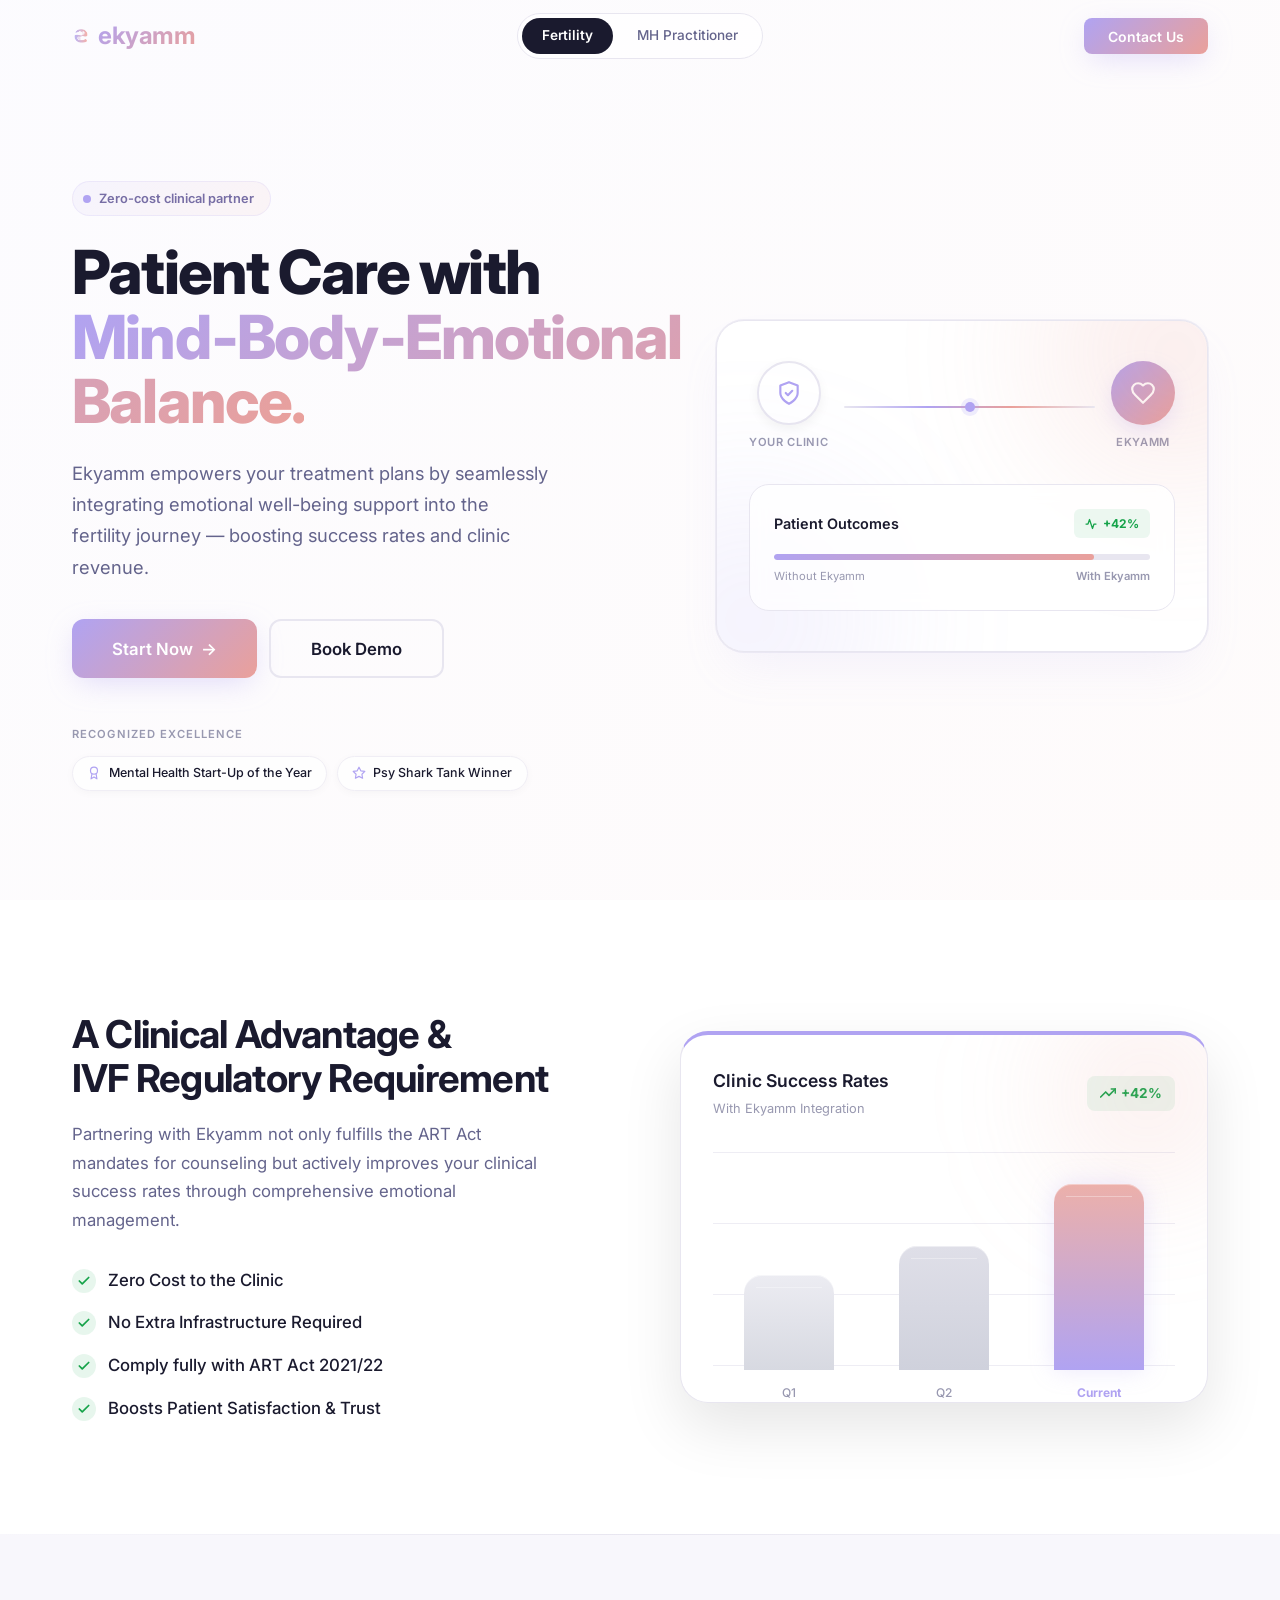
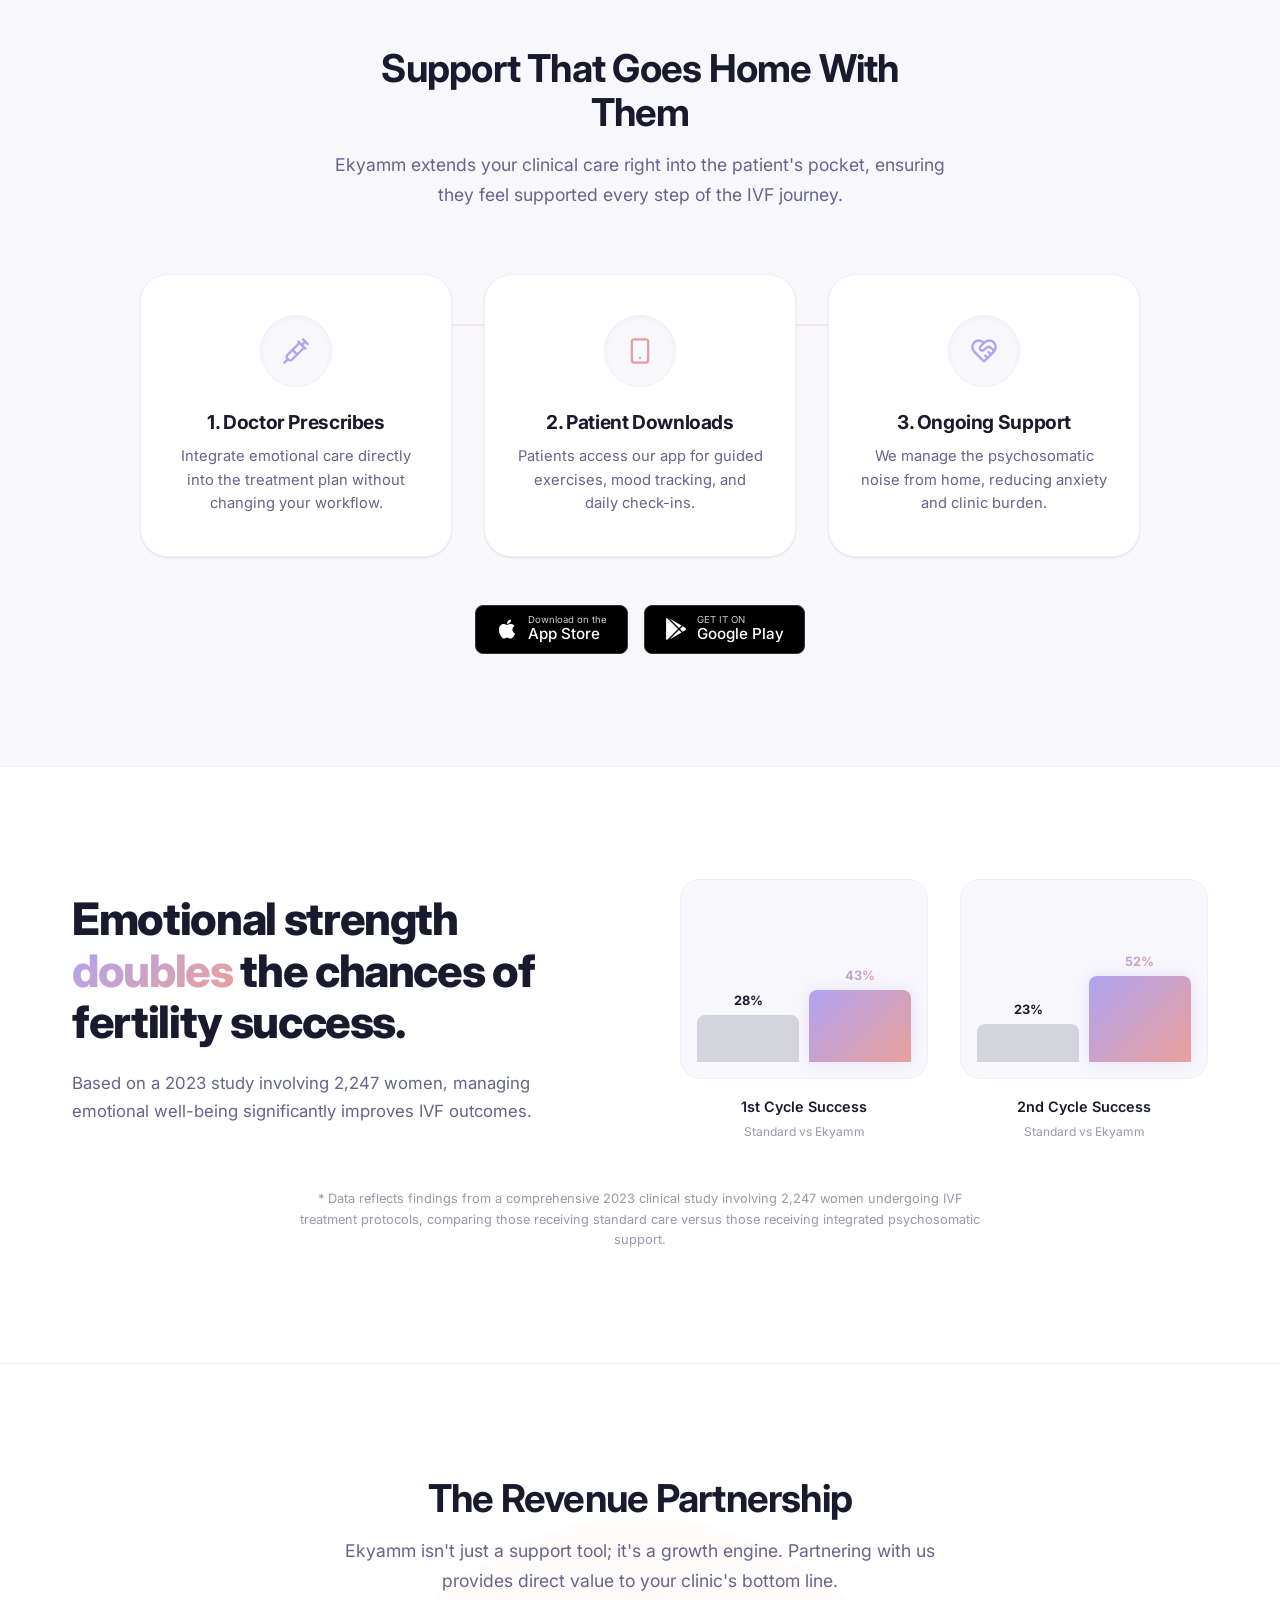
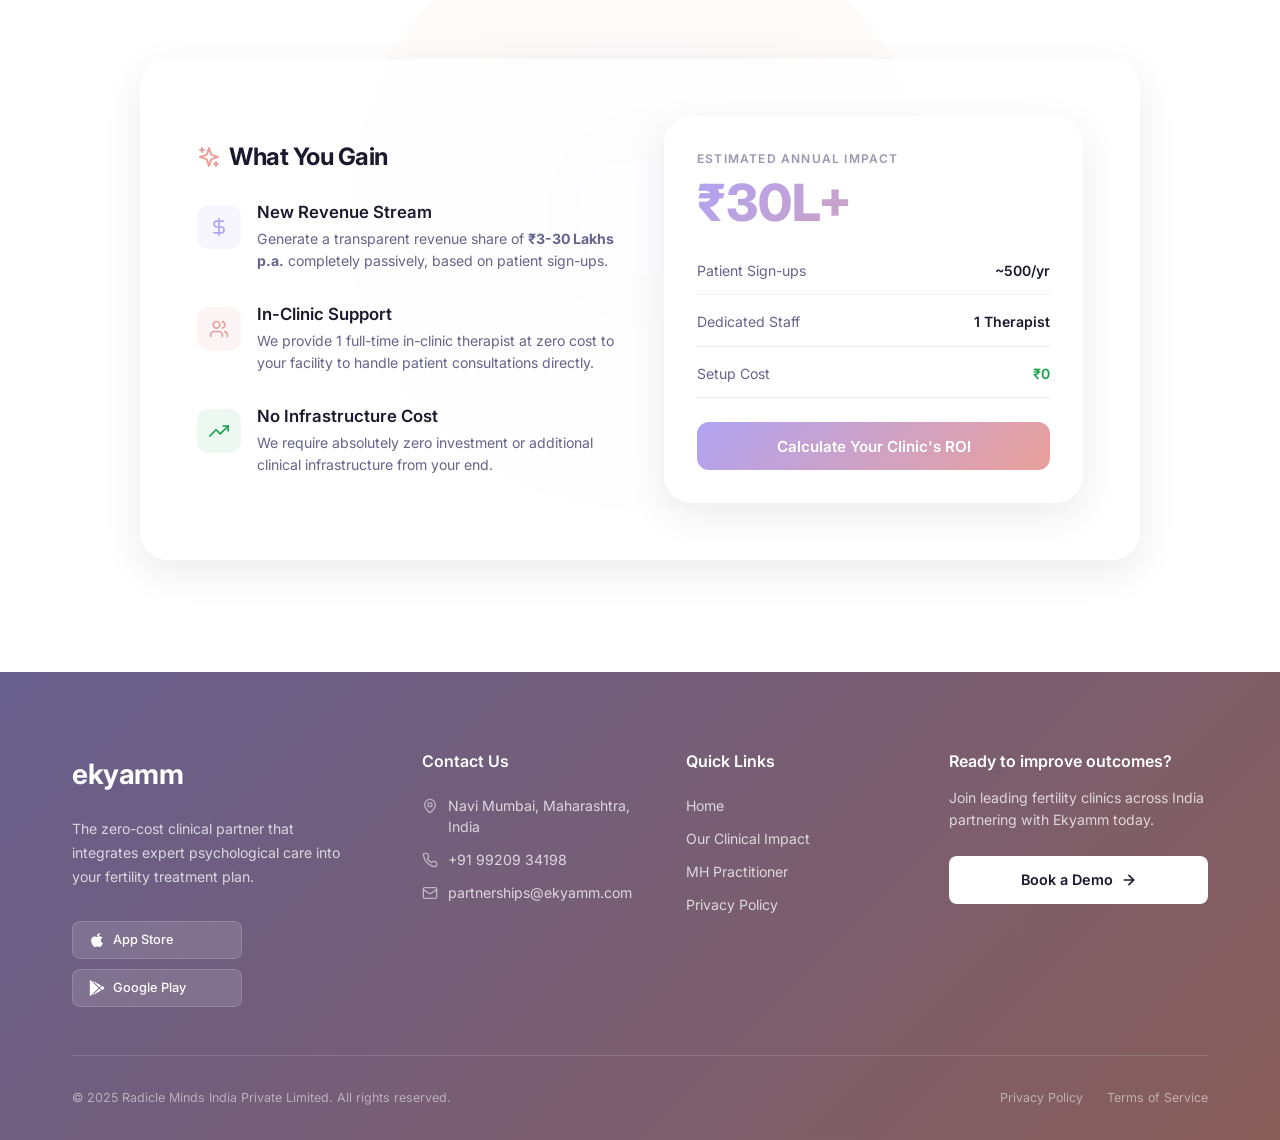
==== commit a16fe013: "final for ekyamm" ====
--- a/index.html
+++ b/index.html
@@ -338,7 +338,7 @@
                 </div>
                 <div>
                   <h4>New Revenue Stream</h4>
-                  <p>Generate a transparent revenue share of <strong>Rs. 3-30 Lakhs p.a.</strong> completely passively, based on patient sign-ups.</p>
+                  <p>Generate a transparent revenue share of <strong>₹3-30 Lakhs p.a.</strong> completely passively, based on patient sign-ups.</p>
                 </div>
               </div>
 
@@ -366,7 +366,7 @@
 
           <div class="roi-card">
             <div class="roi-label">Estimated Annual Impact</div>
-            <div class="roi-value">&rupee;30L+</div>
+            <div class="roi-value">₹30L+</div>
             <div class="roi-stats">
               <div class="roi-stat">
                 <span class="roi-stat-label">Patient Sign-ups</span>
@@ -378,7 +378,7 @@
               </div>
               <div class="roi-stat">
                 <span class="roi-stat-label">Setup Cost</span>
-                <span class="roi-stat-value green">&rupee;0</span>
+                <span class="roi-stat-value green">₹0</span>
               </div>
             </div>
             <button class="roi-btn" data-open-modal>Calculate Your Clinic's ROI</button>
